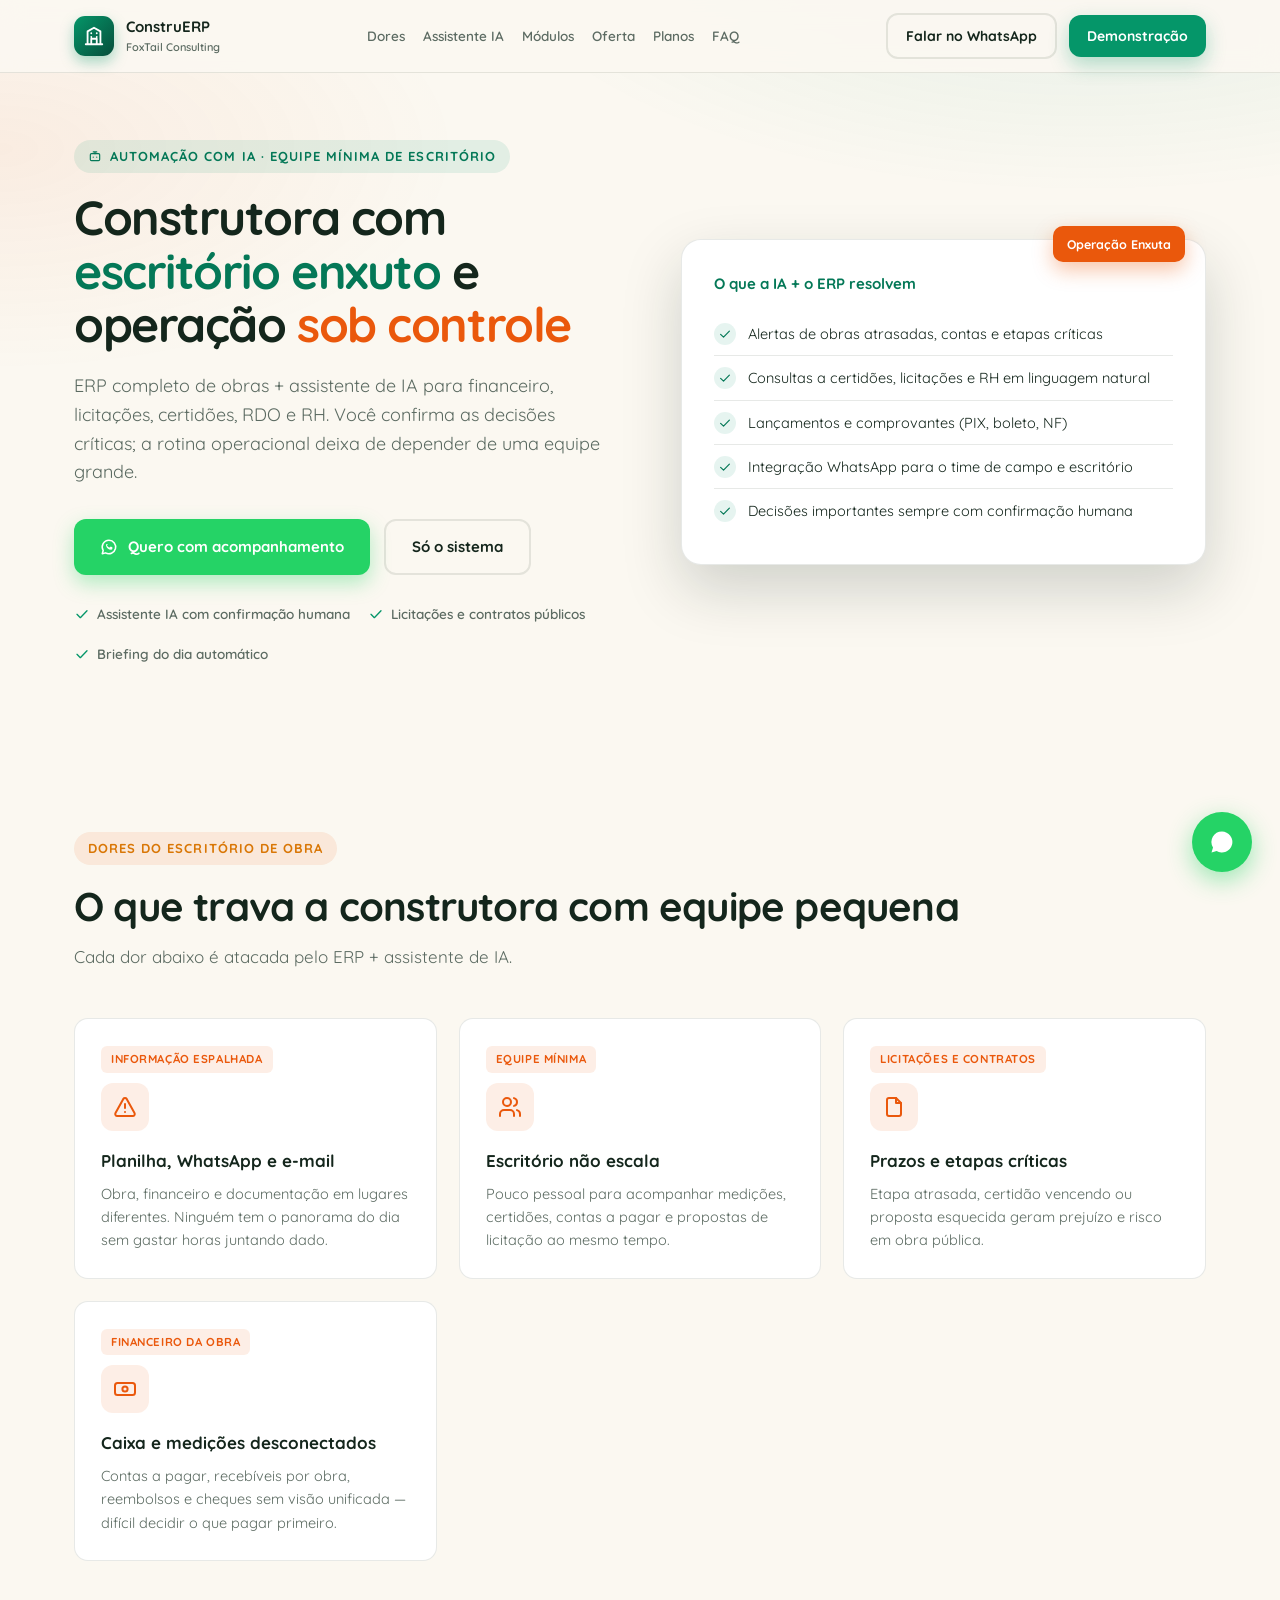
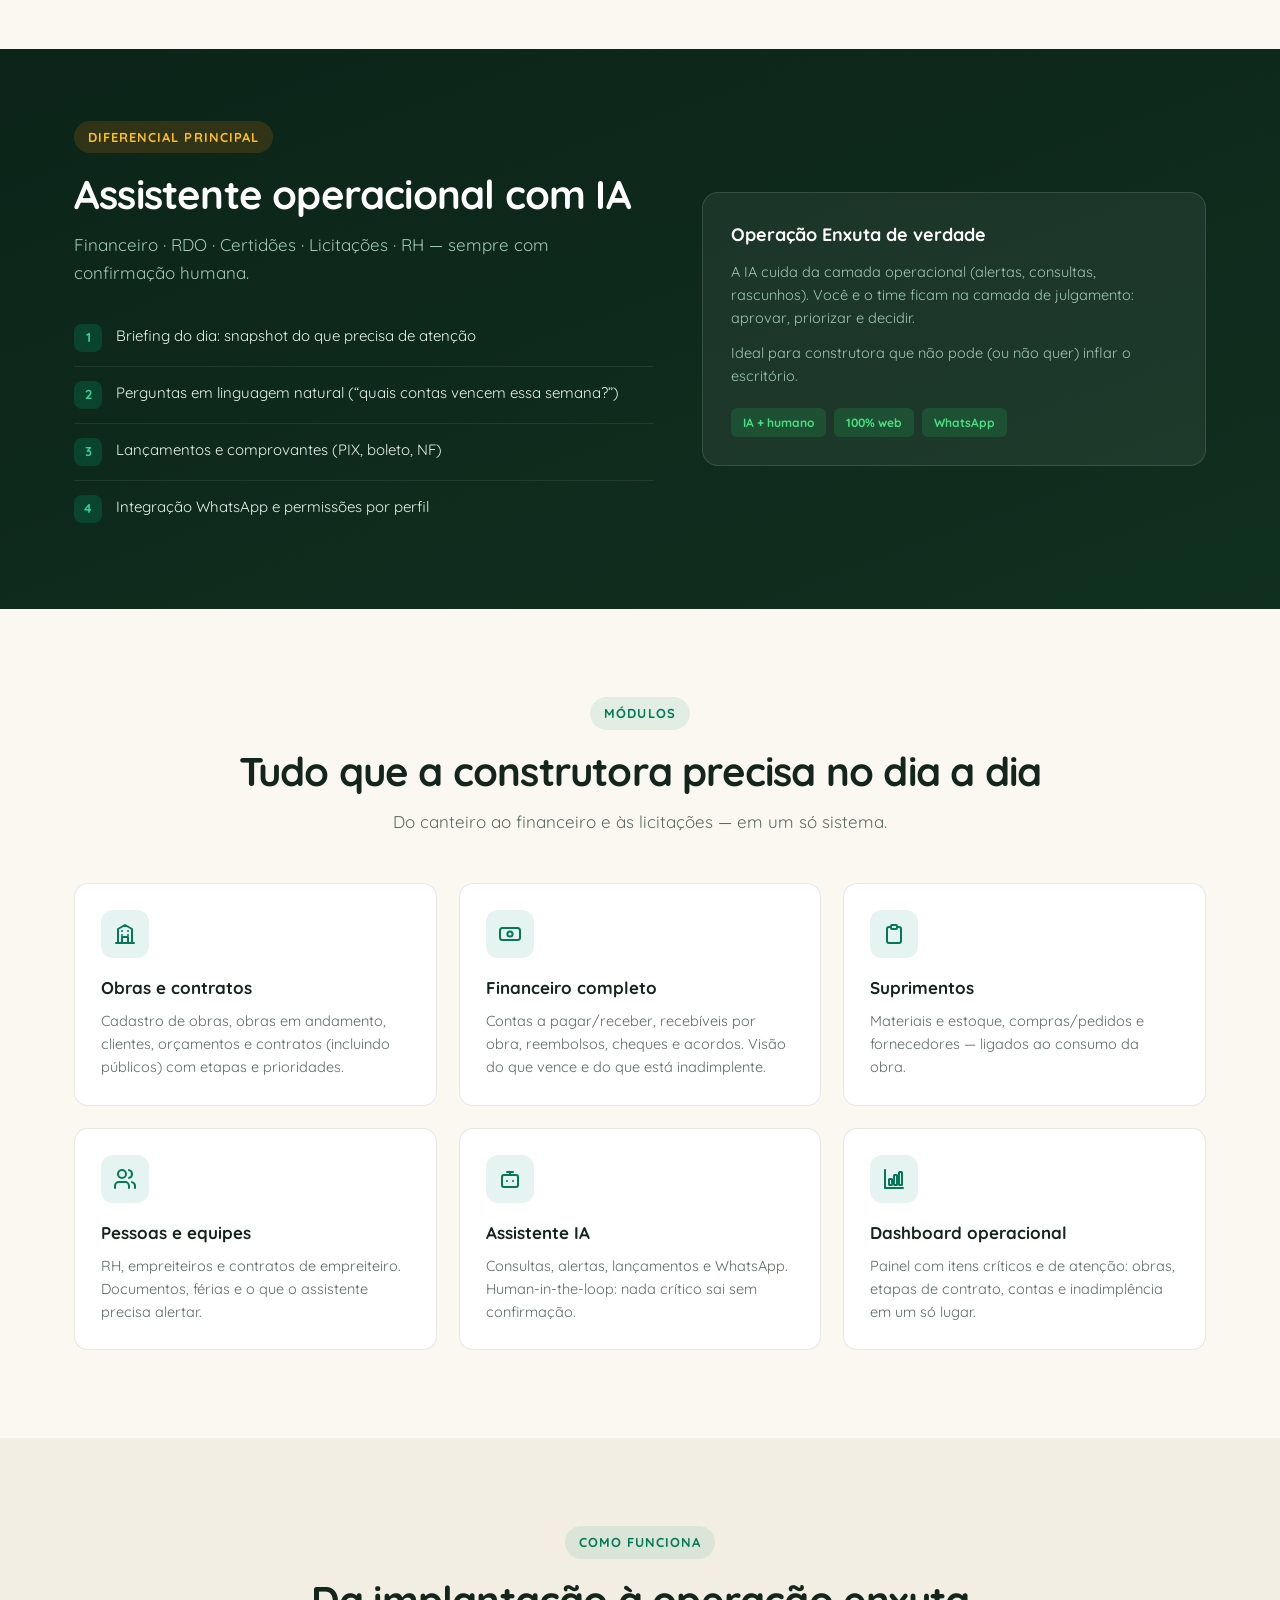
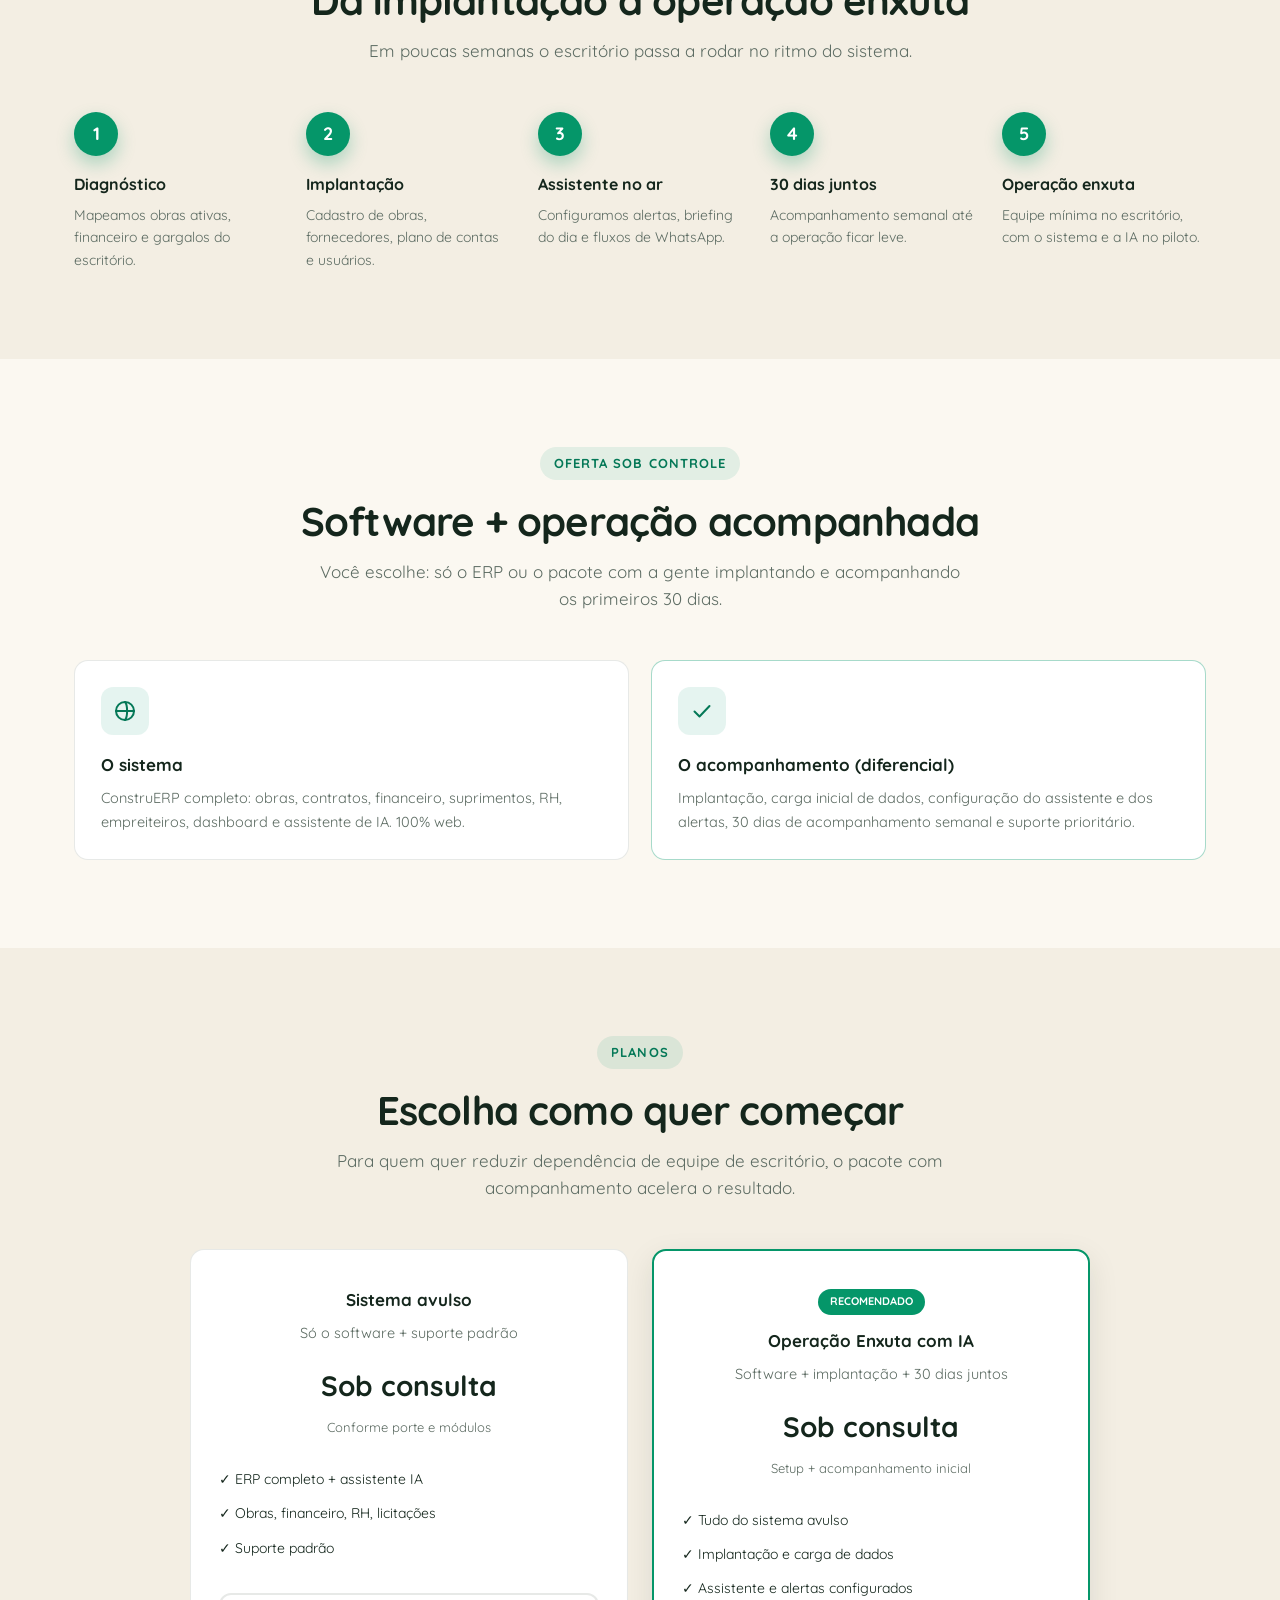
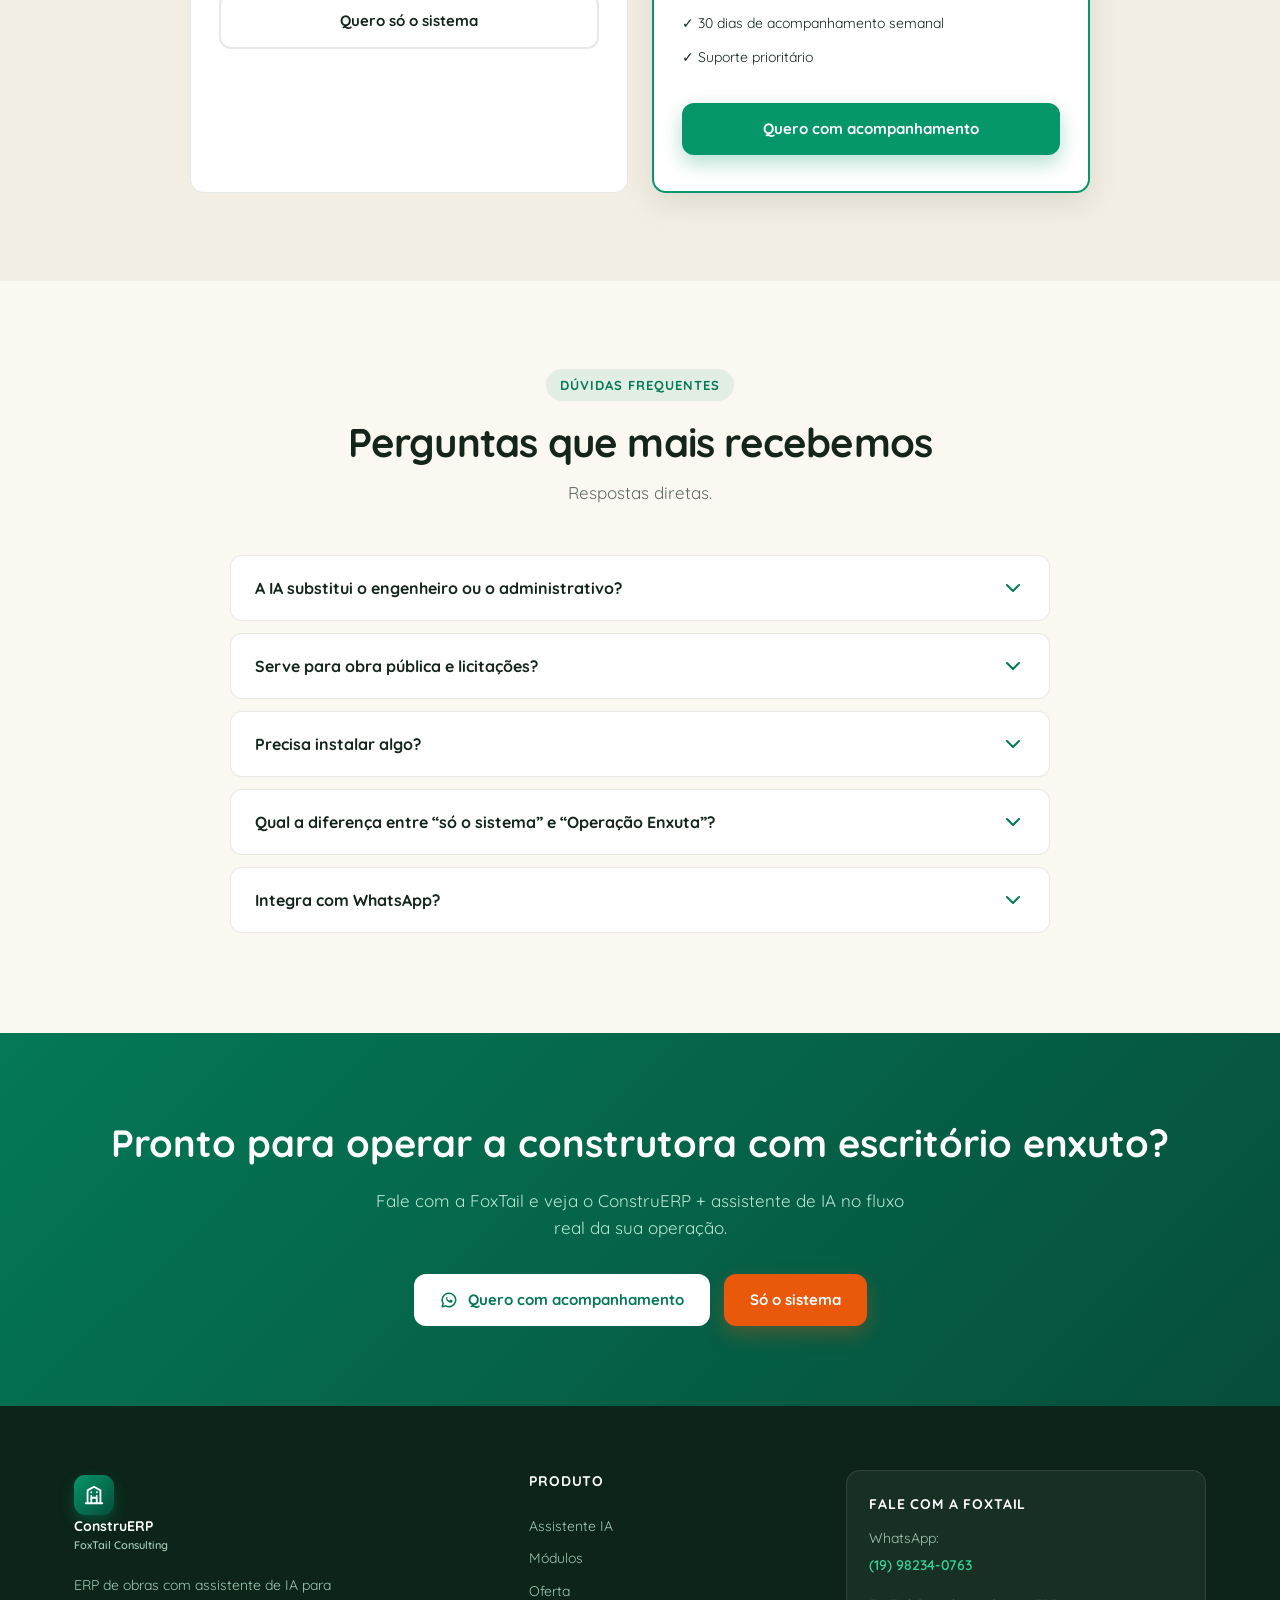
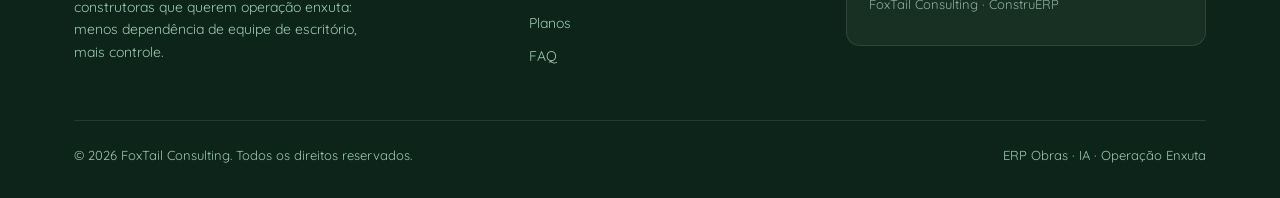
==== Constru/index.html @ edd84908 "constru" ====
<!DOCTYPE html>
<html lang="pt-BR">
<head>
<meta charset="UTF-8">
<meta name="viewport" content="width=device-width, initial-scale=1.0">
<title>ERP Construtora com IA | Automação para Equipe Mínima de Escritório | FoxTail</title>
<meta name="description" content="ConstruERP: gestão de obras, licitações, financeiro e RH com assistente de IA. Automação total para construtora operar com equipe mínima de escritório. FoxTail Consulting.">
<meta name="keywords" content="ERP construtora, software gestão obras, licitações públicas, assistente IA construção, RDO digital, certidões, gestão empreiteiros">
<meta name="author" content="FoxTail Consulting">
<meta name="robots" content="index, follow">
<meta property="og:title" content="ERP Construtora com IA | Equipe mínima de escritório | FoxTail">
<meta property="og:description" content="Obras, contratos, financeiro, licitações e RH em um só sistema — com assistente de IA e confirmação humana. Feito para operação enxuta.">
<meta property="og:type" content="website">
<meta property="og:locale" content="pt_BR">
<meta name="twitter:card" content="summary_large_image">
<link rel="icon" href="data:image/svg+xml,<svg xmlns='http://www.w3.org/2000/svg' viewBox='0 0 100 100'><rect width='100' height='100' rx='22' fill='%23059669'/><path d='M20 70V35l30-12 30 12v35H20zm20-8h20v12H40V62z' fill='white'/></svg>" type="image/svg+xml">
<link rel="preconnect" href="https://fonts.googleapis.com">
<link rel="preconnect" href="https://fonts.gstatic.com" crossorigin>
<link href="https://fonts.googleapis.com/css2?family=Quicksand:wght@400;500;600;700&display=swap" rel="stylesheet">
<style>
:root{
  --bg:#fbf8f1; --bg-soft:#f3eee3; --card:#ffffff;
  --text:#14261c; --muted:#5c6b62;
  --emerald:#059669; --emerald-dark:#047857; --emerald-deep:#064e3b;
  --emerald-soft:rgba(5,150,105,.10);
  --amber:#d97706; --orange:#ea580c; --orange-soft:rgba(234,88,12,.10);
  --border:rgba(20,38,28,.10); --dark:#0c2419; --dark-soft:#10301f;
  --radius:14px; --shadow:0 10px 30px rgba(12,36,25,.10);
  --shadow-lg:0 24px 60px rgba(12,36,25,.18);
}
*{margin:0;padding:0;box-sizing:border-box}
html{scroll-behavior:smooth}
body{font-family:'Quicksand',system-ui,-apple-system,sans-serif;background:var(--bg);color:var(--text);line-height:1.6;-webkit-font-smoothing:antialiased}
a{color:inherit;text-decoration:none}
button{font-family:inherit;cursor:pointer;border:none;background:none}
.container{max-width:1180px;margin:0 auto;padding:0 24px}
section{padding:88px 0}
.eyebrow{display:inline-flex;align-items:center;gap:8px;font-size:13px;font-weight:700;letter-spacing:.08em;text-transform:uppercase;color:var(--emerald-dark);background:var(--emerald-soft);padding:6px 14px;border-radius:999px;margin-bottom:18px}
.eyebrow.amber{color:var(--amber);background:var(--orange-soft)}
h2.section-title{font-size:clamp(28px,4vw,40px);font-weight:700;line-height:1.15;letter-spacing:-.02em;margin-bottom:14px}
p.section-sub{font-size:17px;color:var(--muted);max-width:640px;margin-bottom:48px}
.center{text-align:center}
.center p.section-sub{margin-left:auto;margin-right:auto}
.svg-sprite{position:absolute;width:0;height:0;overflow:hidden}
.icon{width:24px;height:24px;stroke:currentColor;fill:none;stroke-width:2;stroke-linecap:round;stroke-linejoin:round;flex-shrink:0}
.btn{display:inline-flex;align-items:center;justify-content:center;gap:10px;padding:14px 26px;border-radius:12px;font-weight:700;font-size:15px;transition:transform .2s ease,box-shadow .2s ease,background .2s ease;white-space:nowrap}
.btn:hover{transform:translateY(-2px)}
.btn-primary{background:var(--emerald);color:#fff;box-shadow:0 8px 20px rgba(5,150,105,.30)}
.btn-primary:hover{background:var(--emerald-dark)}
.btn-orange{background:var(--orange);color:#fff;box-shadow:0 8px 20px rgba(234,88,12,.30)}
.btn-outline{background:transparent;color:var(--text);border:2px solid var(--border)}
.btn-outline:hover{border-color:var(--emerald);color:var(--emerald-dark)}
.btn-light{background:#fff;color:var(--emerald-dark)}
.btn-whatsapp{background:#25D366;color:#fff;box-shadow:0 8px 20px rgba(37,211,102,.35)}
.btn-whatsapp:hover{background:#1da851}
.btn .icon{width:18px;height:18px}
header{position:fixed;top:0;left:0;right:0;z-index:100;background:rgba(251,248,241,.92);backdrop-filter:blur(12px);border-bottom:1px solid var(--border)}
.nav{display:flex;align-items:center;justify-content:space-between;height:72px}
.logo{display:flex;align-items:center;gap:12px;font-weight:700;font-size:15px}
.logo-mark{width:40px;height:40px;border-radius:11px;background:linear-gradient(135deg,var(--emerald),var(--emerald-deep));display:flex;align-items:center;justify-content:center;color:#fff;box-shadow:0 6px 14px rgba(5,150,105,.35)}
.logo-mark .icon{width:22px;height:22px}
.logo small{display:block;font-size:11px;font-weight:600;color:var(--muted)}
.nav-links{display:flex;align-items:center;gap:18px;font-size:13.5px;font-weight:600;color:var(--muted)}
.nav-links a:hover{color:var(--emerald-dark)}
.nav-cta{display:flex;align-items:center;gap:12px}
.nav-cta .btn{padding:10px 18px;font-size:14px}
.menu-toggle{display:none;color:var(--text)}
.hero{padding:140px 0 80px;position:relative;overflow:hidden;background:
  radial-gradient(ellipse 80% 60% at 85% -10%, rgba(5,150,105,.10), transparent 60%),
  radial-gradient(ellipse 60% 50% at 0% 20%, rgba(234,88,12,.07), transparent 60%),
  var(--bg)}
.hero-grid{display:grid;grid-template-columns:1.05fr 1fr;gap:56px;align-items:center}
.hero h1{font-size:clamp(30px,4.5vw,48px);font-weight:700;line-height:1.12;letter-spacing:-.03em;margin-bottom:20px}
.hero h1 .hl{color:var(--emerald-dark)}
.hero h1 .hl-amber{color:var(--orange)}
.hero p.lead{font-size:18px;color:var(--muted);margin-bottom:32px;max-width:540px}
.hero-ctas{display:flex;gap:14px;flex-wrap:wrap;margin-bottom:28px}
.hero-trust{display:flex;flex-wrap:wrap;gap:18px;font-size:13.5px;font-weight:600;color:var(--muted)}
.hero-trust span{display:inline-flex;align-items:center;gap:7px}
.hero-trust .icon{width:16px;height:16px;color:var(--emerald)}
.hero-visual{background:var(--card);border-radius:20px;border:1px solid var(--border);box-shadow:var(--shadow-lg);padding:32px;position:relative}
.hero-visual h3{font-size:15px;font-weight:700;margin-bottom:16px;color:var(--emerald-dark)}
.hero-visual ul{list-style:none}
.hero-visual li{display:flex;align-items:flex-start;gap:12px;padding:10px 0;border-bottom:1px solid var(--border);font-size:14.5px}
.hero-visual li:last-child{border-bottom:none}
.hero-visual .check{width:22px;height:22px;border-radius:50%;background:var(--emerald-soft);color:var(--emerald-dark);display:flex;align-items:center;justify-content:center;flex-shrink:0;margin-top:1px}
.hero-visual .check .icon{width:14px;height:14px}
.hero-badge{position:absolute;top:-14px;right:20px;background:var(--orange);color:#fff;padding:8px 14px;border-radius:10px;font-size:12.5px;font-weight:700;box-shadow:0 8px 20px rgba(234,88,12,.35)}
.grid{display:grid;grid-template-columns:repeat(auto-fit,minmax(280px,1fr));gap:22px}
.card{background:var(--card);border:1px solid var(--border);border-radius:var(--radius);padding:26px;transition:transform .25s ease,box-shadow .25s ease,border-color .25s ease}
.card:hover{transform:translateY(-4px);box-shadow:var(--shadow);border-color:rgba(5,150,105,.30)}
.card-icon{width:48px;height:48px;border-radius:12px;background:var(--emerald-soft);color:var(--emerald-dark);display:flex;align-items:center;justify-content:center;margin-bottom:16px}
.card-icon.amber{background:var(--orange-soft);color:var(--orange)}
.card h3{font-size:17px;font-weight:700;margin-bottom:8px}
.card p{font-size:14.5px;color:var(--muted)}
.card .dor-tag{display:inline-block;font-size:11.5px;font-weight:700;letter-spacing:.05em;text-transform:uppercase;color:var(--orange);background:var(--orange-soft);padding:4px 10px;border-radius:6px;margin-bottom:10px}
.highlight-band{background:linear-gradient(160deg,var(--dark) 0%,var(--dark-soft) 100%);color:#e8f5ee;padding:72px 0}
.highlight-band .section-title{color:#fff}
.highlight-band .section-sub{color:#9fc9b4}
.highlight-band .eyebrow{background:rgba(217,119,6,.18);color:#fbbf24}
.highlight-grid{display:grid;grid-template-columns:1.15fr 1fr;gap:48px;align-items:center}
.highlight-list{list-style:none;margin-top:24px}
.highlight-list li{display:flex;gap:14px;padding:14px 0;border-bottom:1px solid rgba(255,255,255,.08);font-size:15px}
.highlight-list li:last-child{border-bottom:none}
.highlight-list .num{width:28px;height:28px;border-radius:8px;background:rgba(5,150,105,.25);color:#34d399;display:flex;align-items:center;justify-content:center;font-weight:700;font-size:13px;flex-shrink:0}
.highlight-box{background:rgba(255,255,255,.06);border:1px solid rgba(255,255,255,.12);border-radius:16px;padding:28px}
.highlight-box h4{color:#fff;font-size:18px;margin-bottom:10px}
.highlight-box p{color:#9fc9b4;font-size:14.5px;margin-bottom:12px}
.highlight-box .tag{display:inline-block;background:rgba(37,211,102,.15);color:#4ade80;font-size:12px;font-weight:700;padding:5px 12px;border-radius:6px;margin:4px 4px 0 0}
.steps{display:grid;grid-template-columns:repeat(auto-fit,minmax(180px,1fr));gap:28px}
.step-num{width:44px;height:44px;border-radius:50%;background:var(--emerald);color:#fff;display:flex;align-items:center;justify-content:center;font-weight:700;font-size:18px;margin-bottom:16px;box-shadow:0 8px 18px rgba(5,150,105,.3)}
.step h4{font-size:16px;font-weight:700;margin-bottom:6px}
.step p{font-size:14px;color:var(--muted)}
.diff-band{background:var(--bg-soft)}
.diff-grid{display:grid;grid-template-columns:repeat(auto-fit,minmax(240px,1fr));gap:22px}
.diff-card{background:var(--card);border:1px solid var(--border);border-radius:var(--radius);padding:26px}
.diff-card h3{font-size:16px;font-weight:700;margin-bottom:8px}
.diff-card p{font-size:14px;color:var(--muted)}
.faq{max-width:820px;margin:0 auto}
.faq-item{background:var(--card);border:1px solid var(--border);border-radius:12px;margin-bottom:12px;overflow:hidden}
.faq-q{width:100%;display:flex;align-items:center;justify-content:space-between;gap:16px;padding:20px 24px;font-size:16px;font-weight:700;text-align:left;color:var(--text)}
.faq-q .chev{transition:transform .3s ease;color:var(--emerald-dark);flex-shrink:0}
.faq-item.open .chev{transform:rotate(180deg)}
.faq-a{max-height:0;overflow:hidden;transition:max-height .35s ease}
.faq-a-inner{padding:0 24px 22px;font-size:14.5px;color:var(--muted);border-top:1px solid var(--border);padding-top:16px;margin:0 24px}
.faq-item.open .faq-a{max-height:500px}
.final-cta{background:linear-gradient(135deg,var(--emerald-dark),var(--emerald-deep));color:#fff;text-align:center;padding:80px 0}
.final-cta h2{font-size:clamp(26px,4vw,38px);font-weight:700;margin-bottom:14px}
.final-cta p{color:#b8e6d2;margin-bottom:32px;font-size:17px;max-width:560px;margin-left:auto;margin-right:auto}
footer{background:var(--dark);color:#9fc9b4;padding:64px 0 32px}
.footer-grid{display:grid;grid-template-columns:1.5fr 1fr 1.3fr;gap:40px;margin-bottom:48px}
.footer-col h4{color:#fff;font-size:14px;font-weight:700;text-transform:uppercase;letter-spacing:.06em;margin-bottom:18px}
.footer-col a{display:block;font-size:14px;padding:5px 0;color:#9fc9b4}
.footer-col a:hover{color:#34d399}
.footer-brand p{font-size:14px;margin-top:14px;max-width:300px}
.footer-brand .logo{color:#fff}
.footer-brand .logo small{color:#9fc9b4}
.footer-contact{background:rgba(255,255,255,.05);border:1px solid rgba(255,255,255,.10);border-radius:14px;padding:22px}
.footer-contact h4{color:#fff;margin-bottom:12px}
.footer-contact p{font-size:14px;margin-bottom:8px}
.footer-contact a{color:#34d399;font-weight:600}
.footer-bottom{border-top:1px solid rgba(255,255,255,.10);padding-top:24px;display:flex;justify-content:space-between;flex-wrap:wrap;gap:12px;font-size:13px}
.whatsapp-float{position:fixed;bottom:28px;right:28px;width:60px;height:60px;background:#25D366;border-radius:50%;display:flex;align-items:center;justify-content:center;box-shadow:0 8px 24px rgba(37,211,102,.45);z-index:999;transition:transform .2s}
.whatsapp-float:hover{transform:scale(1.08)}
.whatsapp-float svg{width:28px;height:28px;fill:#fff}
.reveal{opacity:0;transform:translateY(24px);transition:opacity .7s ease,transform .7s ease}
.reveal.visible{opacity:1;transform:translateY(0)}
@media (max-width:960px){
  .hero-grid,.highlight-grid{grid-template-columns:1fr;gap:40px}
  .footer-grid{grid-template-columns:1fr 1fr}
  .nav-links{display:none;position:absolute;top:72px;left:0;right:0;background:var(--bg);flex-direction:column;gap:0;padding:12px 24px;border-bottom:1px solid var(--border);box-shadow:var(--shadow)}
  .nav-links.open{display:flex}
  .nav-links a{padding:14px 0;border-bottom:1px solid var(--border);width:100%}
  .menu-toggle{display:block}
  .nav-cta .btn-outline{display:none}
  section{padding:64px 0}
}
@media (max-width:560px){
  .footer-grid{grid-template-columns:1fr}
  .hero-ctas .btn{width:100%}
  .whatsapp-float{bottom:20px;right:20px;width:54px;height:54px}
}
</style>
<script type="application/ld+json">
{
  "@context": "https://schema.org",
  "@type": "SoftwareApplication",
  "name": "ConstruERP — FoxTail",
  "applicationCategory": "BusinessApplication",
  "operatingSystem": "Web",
  "description": "ERP para construtoras com assistente de IA: obras, licitações, financeiro, RH, certidões e RDO. Automação para equipe mínima de escritório.",
  "author": {"@type": "Organization", "name": "FoxTail Consulting"}
}
</script>
</head>
<body>
<svg class="svg-sprite" xmlns="http://www.w3.org/2000/svg">
  <symbol id="i-check" viewBox="0 0 24 24"><path d="M4.5 12.5l5 5L19.5 7"/></symbol>
  <symbol id="i-arrow" viewBox="0 0 24 24"><path d="M4 12h15M13 6l6 6-6 6"/></symbol>
  <symbol id="i-globe" viewBox="0 0 24 24"><circle cx="12" cy="12" r="9"/><path d="M3 12h18M12 3c2.8 3 2.8 15 0 18"/></symbol>
  <symbol id="i-building" viewBox="0 0 24 24"><path d="M3 21h18M5 21V7l7-4 7 4v14M9 21v-6h6v6M9 9h.01M15 9h.01M9 13h.01M15 13h.01"/></symbol>
  <symbol id="i-bot" viewBox="0 0 24 24"><rect x="4" y="8" width="16" height="12" rx="2"/><path d="M12 8V5M9 5h6M9 14h.01M15 14h.01"/></symbol>
  <symbol id="i-cash" viewBox="0 0 24 24"><rect x="2" y="6" width="20" height="12" rx="2.5"/><circle cx="12" cy="12" r="2.6"/></symbol>
  <symbol id="i-file" viewBox="0 0 24 24"><path d="M14 3H7a2 2 0 0 0-2 2v14a2 2 0 0 0 2 2h10a2 2 0 0 0 2-2V8z"/><path d="M14 3v5h5"/></symbol>
  <symbol id="i-users" viewBox="0 0 24 24"><path d="M16 21v-2a4 4 0 0 0-4-4H6a4 4 0 0 0-4 4v2"/><circle cx="9" cy="7" r="4"/><path d="M22 21v-2a4 4 0 0 0-3-3.87M16 3.13a4 4 0 0 1 0 7.75"/></symbol>
  <symbol id="i-alert" viewBox="0 0 24 24"><path d="M12 9v4M12 17h.01"/><path d="M10.3 3.9L2.5 18a2 2 0 0 0 1.7 3h15.6a2 2 0 0 0 1.7-3L13.7 3.9a2 2 0 0 0-3.4 0z"/></symbol>
  <symbol id="i-chart" viewBox="0 0 24 24"><path d="M3 3v18h18"/><rect x="7" y="12" width="3" height="6" rx=".5"/><rect x="12" y="8" width="3" height="10" rx=".5"/><rect x="17" y="5" width="3" height="13" rx=".5"/></symbol>
  <symbol id="i-lock" viewBox="0 0 24 24"><rect x="5" y="11" width="14" height="9.5" rx="2"/><path d="M8 11V8a4 4 0 0 1 8 0v3"/></symbol>
  <symbol id="i-globe2" viewBox="0 0 24 24"><circle cx="12" cy="12" r="9"/><path d="M3 12h18M12 3c2.8 3 2.8 15 0 18"/></symbol>
  <symbol id="i-chev" viewBox="0 0 24 24"><path d="M6 9l6 6 6-6"/></symbol>
  <symbol id="i-menu" viewBox="0 0 24 24"><path d="M4 7h16M4 12h16M4 17h16"/></symbol>
  <symbol id="i-x" viewBox="0 0 24 24"><path d="M6 6l12 12M18 6L6 18"/></symbol>
  <symbol id="i-whats" viewBox="0 0 24 24"><path d="M12 3a9 9 0 0 0-7.7 13.7L3 21l4.4-1.2A9 9 0 1 0 12 3z"/><path d="M9 8.5c.3 2 2 3.8 4 4.2l1.3-1.3 2.2 1v1.6c0 .8-.7 1.5-1.5 1.5A7.5 7.5 0 0 1 8 9.5c0-.8.7-1.5 1.5-1.5h1l-1.5 2z" fill="currentColor" stroke="none"/></symbol>
  <symbol id="i-clipboard" viewBox="0 0 24 24"><path d="M9 5H7a2 2 0 0 0-2 2v12a2 2 0 0 0 2 2h10a2 2 0 0 0 2-2V7a2 2 0 0 0-2-2h-2"/><rect x="9" y="3" width="6" height="4" rx="1"/></symbol>
</svg>

<header>
  <div class="container nav">
    <a href="#topo" class="logo">
      <span class="logo-mark"><svg class="icon"><use href="#i-building"/></svg></span>
      <span>ConstruERP<small>FoxTail Consulting</small></span>
    </a>
    <nav class="nav-links" id="navLinks">
      <a href="#dores">Dores</a>
      <a href="#assistente">Assistente IA</a>
      <a href="#modulos">Módulos</a>
      <a href="#oferta">Oferta</a>
      <a href="#planos">Planos</a>
      <a href="#faq">FAQ</a>
    </nav>
    <div class="nav-cta">
      <a href="https://wa.me/5519982340763?text=Olá! Quero saber mais sobre o ConstruERP" class="btn btn-outline" target="_blank" rel="noopener">Falar no WhatsApp</a>
      <a href="https://wa.me/5519982340763?text=Olá! Quero a oferta Operação Enxuta com IA (ConstruERP + acompanhamento)" class="btn btn-primary" target="_blank" rel="noopener">Demonstração</a>
      <button class="menu-toggle" id="menuToggle" aria-label="Menu"><svg class="icon"><use href="#i-menu"/></svg></button>
    </div>
  </div>
</header>

<!-- HERO -->
<section class="hero" id="topo">
  <div class="container hero-grid">
    <div class="reveal">
      <span class="eyebrow"><svg class="icon" style="width:14px;height:14px"><use href="#i-bot"/></svg> Automação com IA · Equipe mínima de escritório</span>
      <h1>Construtora com <span class="hl">escritório enxuto</span> e operação <span class="hl-amber">sob controle</span></h1>
      <p class="lead">ERP completo de obras + assistente de IA para financeiro, licitações, certidões, RDO e RH. Você confirma as decisões críticas; a rotina operacional deixa de depender de uma equipe grande.</p>
      <div class="hero-ctas">
        <a href="https://wa.me/5519982340763?text=Olá! Quero a oferta Operação Enxuta com IA (ConstruERP + implantação + 30 dias de acompanhamento)" class="btn btn-whatsapp" target="_blank" rel="noopener">
          <svg class="icon"><use href="#i-whats"/></svg> Quero com acompanhamento
        </a>
        <a href="https://wa.me/5519982340763?text=Olá! Quero só o sistema ConstruERP por enquanto" class="btn btn-outline" target="_blank" rel="noopener">Só o sistema</a>
      </div>
      <div class="hero-trust">
        <span><svg class="icon"><use href="#i-check"/></svg> Assistente IA com confirmação humana</span>
        <span><svg class="icon"><use href="#i-check"/></svg> Licitações e contratos públicos</span>
        <span><svg class="icon"><use href="#i-check"/></svg> Briefing do dia automático</span>
      </div>
    </div>
    <div class="hero-visual reveal">
      <div class="hero-badge">Operação Enxuta</div>
      <h3>O que a IA + o ERP resolvem</h3>
      <ul>
        <li><span class="check"><svg class="icon"><use href="#i-check"/></svg></span> Alertas de obras atrasadas, contas e etapas críticas</li>
        <li><span class="check"><svg class="icon"><use href="#i-check"/></svg></span> Consultas a certidões, licitações e RH em linguagem natural</li>
        <li><span class="check"><svg class="icon"><use href="#i-check"/></svg></span> Lançamentos e comprovantes (PIX, boleto, NF)</li>
        <li><span class="check"><svg class="icon"><use href="#i-check"/></svg></span> Integração WhatsApp para o time de campo e escritório</li>
        <li><span class="check"><svg class="icon"><use href="#i-check"/></svg></span> Decisões importantes sempre com confirmação humana</li>
      </ul>
    </div>
  </div>
</section>

<!-- DORES -->
<section id="dores">
  <div class="container">
    <div class="reveal">
      <span class="eyebrow amber">Dores do escritório de obra</span>
      <h2 class="section-title">O que trava a construtora com equipe pequena</h2>
      <p class="section-sub">Cada dor abaixo é atacada pelo ERP + assistente de IA.</p>
    </div>
    <div class="grid">
      <div class="card reveal">
        <span class="dor-tag">Informação espalhada</span>
        <div class="card-icon amber"><svg class="icon"><use href="#i-alert"/></svg></div>
        <h3>Planilha, WhatsApp e e-mail</h3>
        <p>Obra, financeiro e documentação em lugares diferentes. Ninguém tem o panorama do dia sem gastar horas juntando dado.</p>
      </div>
      <div class="card reveal">
        <span class="dor-tag">Equipe mínima</span>
        <div class="card-icon amber"><svg class="icon"><use href="#i-users"/></svg></div>
        <h3>Escritório não escala</h3>
        <p>Pouco pessoal para acompanhar medições, certidões, contas a pagar e propostas de licitação ao mesmo tempo.</p>
      </div>
      <div class="card reveal">
        <span class="dor-tag">Licitações e contratos</span>
        <div class="card-icon amber"><svg class="icon"><use href="#i-file"/></svg></div>
        <h3>Prazos e etapas críticas</h3>
        <p>Etapa atrasada, certidão vencendo ou proposta esquecida geram prejuízo e risco em obra pública.</p>
      </div>
      <div class="card reveal">
        <span class="dor-tag">Financeiro da obra</span>
        <div class="card-icon amber"><svg class="icon"><use href="#i-cash"/></svg></div>
        <h3>Caixa e medições desconectados</h3>
        <p>Contas a pagar, recebíveis por obra, reembolsos e cheques sem visão unificada — difícil decidir o que pagar primeiro.</p>
      </div>
    </div>
  </div>
</section>

<!-- ASSISTENTE IA -->
<section class="highlight-band" id="assistente">
  <div class="container">
    <div class="highlight-grid">
      <div class="reveal">
        <span class="eyebrow">Diferencial principal</span>
        <h2 class="section-title">Assistente operacional com IA</h2>
        <p class="section-sub" style="color:#9fc9b4;margin-bottom:0">Financeiro · RDO · Certidões · Licitações · RH — sempre com confirmação humana.</p>
        <ul class="highlight-list">
          <li><span class="num">1</span> Briefing do dia: snapshot do que precisa de atenção</li>
          <li><span class="num">2</span> Perguntas em linguagem natural (“quais contas vencem essa semana?”)</li>
          <li><span class="num">3</span> Lançamentos e comprovantes (PIX, boleto, NF)</li>
          <li><span class="num">4</span> Integração WhatsApp e permissões por perfil</li>
        </ul>
      </div>
      <div class="highlight-box reveal">
        <h4>Operação Enxuta de verdade</h4>
        <p>A IA cuida da camada operacional (alertas, consultas, rascunhos). Você e o time ficam na camada de julgamento: aprovar, priorizar e decidir.</p>
        <p style="margin-bottom:0">Ideal para construtora que não pode (ou não quer) inflar o escritório.</p>
        <div style="margin-top:16px">
          <span class="tag">IA + humano</span>
          <span class="tag">100% web</span>
          <span class="tag">WhatsApp</span>
        </div>
      </div>
    </div>
  </div>
</section>

<!-- MÓDULOS -->
<section id="modulos">
  <div class="container">
    <div class="reveal center">
      <span class="eyebrow">Módulos</span>
      <h2 class="section-title">Tudo que a construtora precisa no dia a dia</h2>
      <p class="section-sub">Do canteiro ao financeiro e às licitações — em um só sistema.</p>
    </div>
    <div class="grid">
      <div class="card reveal">
        <div class="card-icon"><svg class="icon"><use href="#i-building"/></svg></div>
        <h3>Obras e contratos</h3>
        <p>Cadastro de obras, obras em andamento, clientes, orçamentos e contratos (incluindo públicos) com etapas e prioridades.</p>
      </div>
      <div class="card reveal">
        <div class="card-icon"><svg class="icon"><use href="#i-cash"/></svg></div>
        <h3>Financeiro completo</h3>
        <p>Contas a pagar/receber, recebíveis por obra, reembolsos, cheques e acordos. Visão do que vence e do que está inadimplente.</p>
      </div>
      <div class="card reveal">
        <div class="card-icon"><svg class="icon"><use href="#i-clipboard"/></svg></div>
        <h3>Suprimentos</h3>
        <p>Materiais e estoque, compras/pedidos e fornecedores — ligados ao consumo da obra.</p>
      </div>
      <div class="card reveal">
        <div class="card-icon"><svg class="icon"><use href="#i-users"/></svg></div>
        <h3>Pessoas e equipes</h3>
        <p>RH, empreiteiros e contratos de empreiteiro. Documentos, férias e o que o assistente precisa alertar.</p>
      </div>
      <div class="card reveal">
        <div class="card-icon"><svg class="icon"><use href="#i-bot"/></svg></div>
        <h3>Assistente IA</h3>
        <p>Consultas, alertas, lançamentos e WhatsApp. Human-in-the-loop: nada crítico sai sem confirmação.</p>
      </div>
      <div class="card reveal">
        <div class="card-icon"><svg class="icon"><use href="#i-chart"/></svg></div>
        <h3>Dashboard operacional</h3>
        <p>Painel com itens críticos e de atenção: obras, etapas de contrato, contas e inadimplência em um só lugar.</p>
      </div>
    </div>
  </div>
</section>

<!-- COMO FUNCIONA -->
<section id="como-funciona" style="background:var(--bg-soft)">
  <div class="container">
    <div class="reveal center">
      <span class="eyebrow">Como funciona</span>
      <h2 class="section-title">Da implantação à operação enxuta</h2>
      <p class="section-sub">Em poucas semanas o escritório passa a rodar no ritmo do sistema.</p>
    </div>
    <div class="steps">
      <div class="step reveal">
        <div class="step-num">1</div>
        <h4>Diagnóstico</h4>
        <p>Mapeamos obras ativas, financeiro e gargalos do escritório.</p>
      </div>
      <div class="step reveal">
        <div class="step-num">2</div>
        <h4>Implantação</h4>
        <p>Cadastro de obras, fornecedores, plano de contas e usuários.</p>
      </div>
      <div class="step reveal">
        <div class="step-num">3</div>
        <h4>Assistente no ar</h4>
        <p>Configuramos alertas, briefing do dia e fluxos de WhatsApp.</p>
      </div>
      <div class="step reveal">
        <div class="step-num">4</div>
        <h4>30 dias juntos</h4>
        <p>Acompanhamento semanal até a operação ficar leve.</p>
      </div>
      <div class="step reveal">
        <div class="step-num">5</div>
        <h4>Operação enxuta</h4>
        <p>Equipe mínima no escritório, com o sistema e a IA no piloto.</p>
      </div>
    </div>
  </div>
</section>

<!-- OFERTA -->
<section id="oferta">
  <div class="container">
    <div class="reveal center">
      <span class="eyebrow">Oferta sob Controle</span>
      <h2 class="section-title">Software + operação acompanhada</h2>
      <p class="section-sub">Você escolhe: só o ERP ou o pacote com a gente implantando e acompanhando os primeiros 30 dias.</p>
    </div>
    <div class="grid">
      <div class="card reveal">
        <div class="card-icon"><svg class="icon"><use href="#i-globe2"/></svg></div>
        <h3>O sistema</h3>
        <p>ConstruERP completo: obras, contratos, financeiro, suprimentos, RH, empreiteiros, dashboard e assistente de IA. 100% web.</p>
      </div>
      <div class="card reveal" style="border-color:rgba(5,150,105,.35)">
        <div class="card-icon"><svg class="icon"><use href="#i-check"/></svg></div>
        <h3>O acompanhamento (diferencial)</h3>
        <p>Implantação, carga inicial de dados, configuração do assistente e dos alertas, 30 dias de acompanhamento semanal e suporte prioritário.</p>
      </div>
    </div>
  </div>
</section>

<!-- PLANOS -->
<section id="planos" class="diff-band">
  <div class="container">
    <div class="reveal center">
      <span class="eyebrow">Planos</span>
      <h2 class="section-title">Escolha como quer começar</h2>
      <p class="section-sub">Para quem quer reduzir dependência de equipe de escritório, o pacote com acompanhamento acelera o resultado.</p>
    </div>
    <div class="grid" style="grid-template-columns:repeat(auto-fit,minmax(300px,1fr));gap:24px;max-width:900px;margin:0 auto">
      <div class="card reveal" style="text-align:center;padding:36px 28px">
        <h3 style="margin-bottom:8px">Sistema avulso</h3>
        <p style="color:var(--muted);margin-bottom:20px">Só o software + suporte padrão</p>
        <div style="font-size:28px;font-weight:700;margin-bottom:8px">Sob consulta</div>
        <p style="font-size:13px;color:var(--muted);margin-bottom:24px">Conforme porte e módulos</p>
        <ul style="list-style:none;text-align:left;margin-bottom:28px;font-size:14px">
          <li style="padding:6px 0">✓ ERP completo + assistente IA</li>
          <li style="padding:6px 0">✓ Obras, financeiro, RH, licitações</li>
          <li style="padding:6px 0">✓ Suporte padrão</li>
        </ul>
        <a href="https://wa.me/5519982340763?text=Olá! Quero só o sistema ConstruERP (sem pacote de acompanhamento)" class="btn btn-outline" target="_blank" rel="noopener" style="width:100%">Quero só o sistema</a>
      </div>
      <div class="card reveal" style="text-align:center;padding:36px 28px;border:2px solid var(--emerald);box-shadow:var(--shadow)">
        <div style="display:inline-block;background:var(--emerald);color:#fff;font-size:11px;font-weight:700;padding:4px 12px;border-radius:999px;margin-bottom:12px">RECOMENDADO</div>
        <h3 style="margin-bottom:8px">Operação Enxuta com IA</h3>
        <p style="color:var(--muted);margin-bottom:20px">Software + implantação + 30 dias juntos</p>
        <div style="font-size:28px;font-weight:700;margin-bottom:8px">Sob consulta</div>
        <p style="font-size:13px;color:var(--muted);margin-bottom:24px">Setup + acompanhamento inicial</p>
        <ul style="list-style:none;text-align:left;margin-bottom:28px;font-size:14px">
          <li style="padding:6px 0">✓ Tudo do sistema avulso</li>
          <li style="padding:6px 0">✓ Implantação e carga de dados</li>
          <li style="padding:6px 0">✓ Assistente e alertas configurados</li>
          <li style="padding:6px 0">✓ 30 dias de acompanhamento semanal</li>
          <li style="padding:6px 0">✓ Suporte prioritário</li>
        </ul>
        <a href="https://wa.me/5519982340763?text=Olá! Quero a oferta Operação Enxuta com IA (ConstruERP + implantação + 30 dias)" class="btn btn-primary" target="_blank" rel="noopener" style="width:100%">Quero com acompanhamento</a>
      </div>
    </div>
  </div>
</section>

<!-- FAQ -->
<section id="faq">
  <div class="container">
    <div class="reveal center">
      <span class="eyebrow">Dúvidas frequentes</span>
      <h2 class="section-title">Perguntas que mais recebemos</h2>
      <p class="section-sub">Respostas diretas.</p>
    </div>
    <div class="faq reveal">
      <div class="faq-item">
        <button class="faq-q">A IA substitui o engenheiro ou o administrativo?<svg class="icon chev"><use href="#i-chev"/></svg></button>
        <div class="faq-a"><div class="faq-a-inner">Não. A IA assume tarefas operacionais (alertas, consultas, rascunhos de lançamento). Decisões e aprovações continuam com a equipe — sempre com confirmação humana.</div></div>
      </div>
      <div class="faq-item">
        <button class="faq-q">Serve para obra pública e licitações?<svg class="icon chev"><use href="#i-chev"/></svg></button>
        <div class="faq-a"><div class="faq-a-inner">Sim. O sistema trata contratos públicos, etapas críticas, certidões e acompanhamento de licitações/propostas, com alertas no dashboard e no assistente.</div></div>
      </div>
      <div class="faq-item">
        <button class="faq-q">Precisa instalar algo?<svg class="icon chev"><use href="#i-chev"/></svg></button>
        <div class="faq-a"><div class="faq-a-inner">Não. É 100% web. Funciona no navegador do escritório e pode ser acessado de onde a equipe estiver.</div></div>
      </div>
      <div class="faq-item">
        <button class="faq-q">Qual a diferença entre “só o sistema” e “Operação Enxuta”?<svg class="icon chev"><use href="#i-chev"/></svg></button>
        <div class="faq-a"><div class="faq-a-inner">No plano só sistema você recebe o ERP e o suporte padrão. Na Operação Enxuta fazemos a implantação, configuramos o assistente e os alertas e acompanhamos 30 dias para a operação ficar leve de verdade.</div></div>
      </div>
      <div class="faq-item">
        <button class="faq-q">Integra com WhatsApp?<svg class="icon chev"><use href="#i-chev"/></svg></button>
        <div class="faq-a"><div class="faq-a-inner">Sim. O assistente tem módulo de WhatsApp e permissões, para o escritório e o campo trabalharem no mesmo fluxo de informações.</div></div>
      </div>
    </div>
  </div>
</section>

<!-- CTA FINAL -->
<section class="final-cta" id="contato">
  <div class="container reveal">
    <h2>Pronto para operar a construtora com escritório enxuto?</h2>
    <p>Fale com a FoxTail e veja o ConstruERP + assistente de IA no fluxo real da sua operação.</p>
    <div style="display:flex;gap:14px;justify-content:center;flex-wrap:wrap">
      <a href="https://wa.me/5519982340763?text=Olá! Quero a oferta Operação Enxuta com IA (ConstruERP)" class="btn btn-light" target="_blank" rel="noopener">
        <svg class="icon"><use href="#i-whats"/></svg> Quero com acompanhamento
      </a>
      <a href="https://wa.me/5519982340763?text=Olá! Quero só o sistema ConstruERP" class="btn btn-orange" target="_blank" rel="noopener">Só o sistema</a>
    </div>
  </div>
</section>

<footer>
  <div class="container">
    <div class="footer-grid">
      <div class="footer-col footer-brand">
        <a href="#topo" class="logo">
          <span class="logo-mark"><svg class="icon"><use href="#i-building"/></svg></span>
          <span>ConstruERP<small>FoxTail Consulting</small></span>
        </a>
        <p>ERP de obras com assistente de IA para construtoras que querem operação enxuta: menos dependência de equipe de escritório, mais controle.</p>
      </div>
      <div class="footer-col">
        <h4>Produto</h4>
        <a href="#assistente">Assistente IA</a>
        <a href="#modulos">Módulos</a>
        <a href="#oferta">Oferta</a>
        <a href="#planos">Planos</a>
        <a href="#faq">FAQ</a>
      </div>
      <div class="footer-col">
        <div class="footer-contact">
          <h4>Fale com a FoxTail</h4>
          <p>WhatsApp: <a href="https://wa.me/5519982340763" target="_blank" rel="noopener">(19) 98234-0763</a></p>
          <p style="margin-top:12px;font-size:13px;opacity:.85">FoxTail Consulting · ConstruERP</p>
        </div>
      </div>
    </div>
    <div class="footer-bottom">
      <span>&copy; 2026 FoxTail Consulting. Todos os direitos reservados.</span>
      <span>ERP Obras · IA · Operação Enxuta</span>
    </div>
  </div>
</footer>

<a href="https://wa.me/5519982340763?text=Olá! Vim pelo site e quero a oferta Operação Enxuta com IA (ConstruERP)"
   class="whatsapp-float" target="_blank" rel="noopener" aria-label="WhatsApp">
  <svg viewBox="0 0 24 24"><path d="M12 3a9 9 0 0 0-7.7 13.7L3 21l4.4-1.2A9 9 0 1 0 12 3z"/><path d="M9 8.5c.3 2 2 3.8 4 4.2l1.3-1.3 2.2 1v1.6c0 .8-.7 1.5-1.5 1.5A7.5 7.5 0 0 1 8 9.5c0-.8.7-1.5 1.5-1.5h1l-1.5 2z" fill="#fff"/></svg>
</a>

<script>
(function(){
  var io = new IntersectionObserver(function(entries){
    entries.forEach(function(e){
      if(e.isIntersecting){ e.target.classList.add('visible'); io.unobserve(e.target); }
    });
  }, {threshold:0.12});
  document.querySelectorAll('.reveal').forEach(function(el){ io.observe(el); });
  document.querySelectorAll('.faq-q').forEach(function(btn){
    btn.addEventListener('click', function(){
      var item = btn.parentElement;
      var wasOpen = item.classList.contains('open');
      document.querySelectorAll('.faq-item.open').forEach(function(i){ i.classList.remove('open'); });
      if(!wasOpen) item.classList.add('open');
    });
  });
  var toggle = document.getElementById('menuToggle');
  var links = document.getElementById('navLinks');
  if(toggle && links){
    toggle.addEventListener('click', function(){
      links.classList.toggle('open');
      var open = links.classList.contains('open');
      toggle.innerHTML = '<svg class="icon"><use href="#'+(open?'i-x':'i-menu')+'"/></svg>';
    });
    links.querySelectorAll('a').forEach(function(a){
      a.addEventListener('click', function(){ links.classList.remove('open'); toggle.innerHTML = '<svg class="icon"><use href="#i-menu"/></svg>'; });
    });
  }
})();
</script>
</body>
</html>
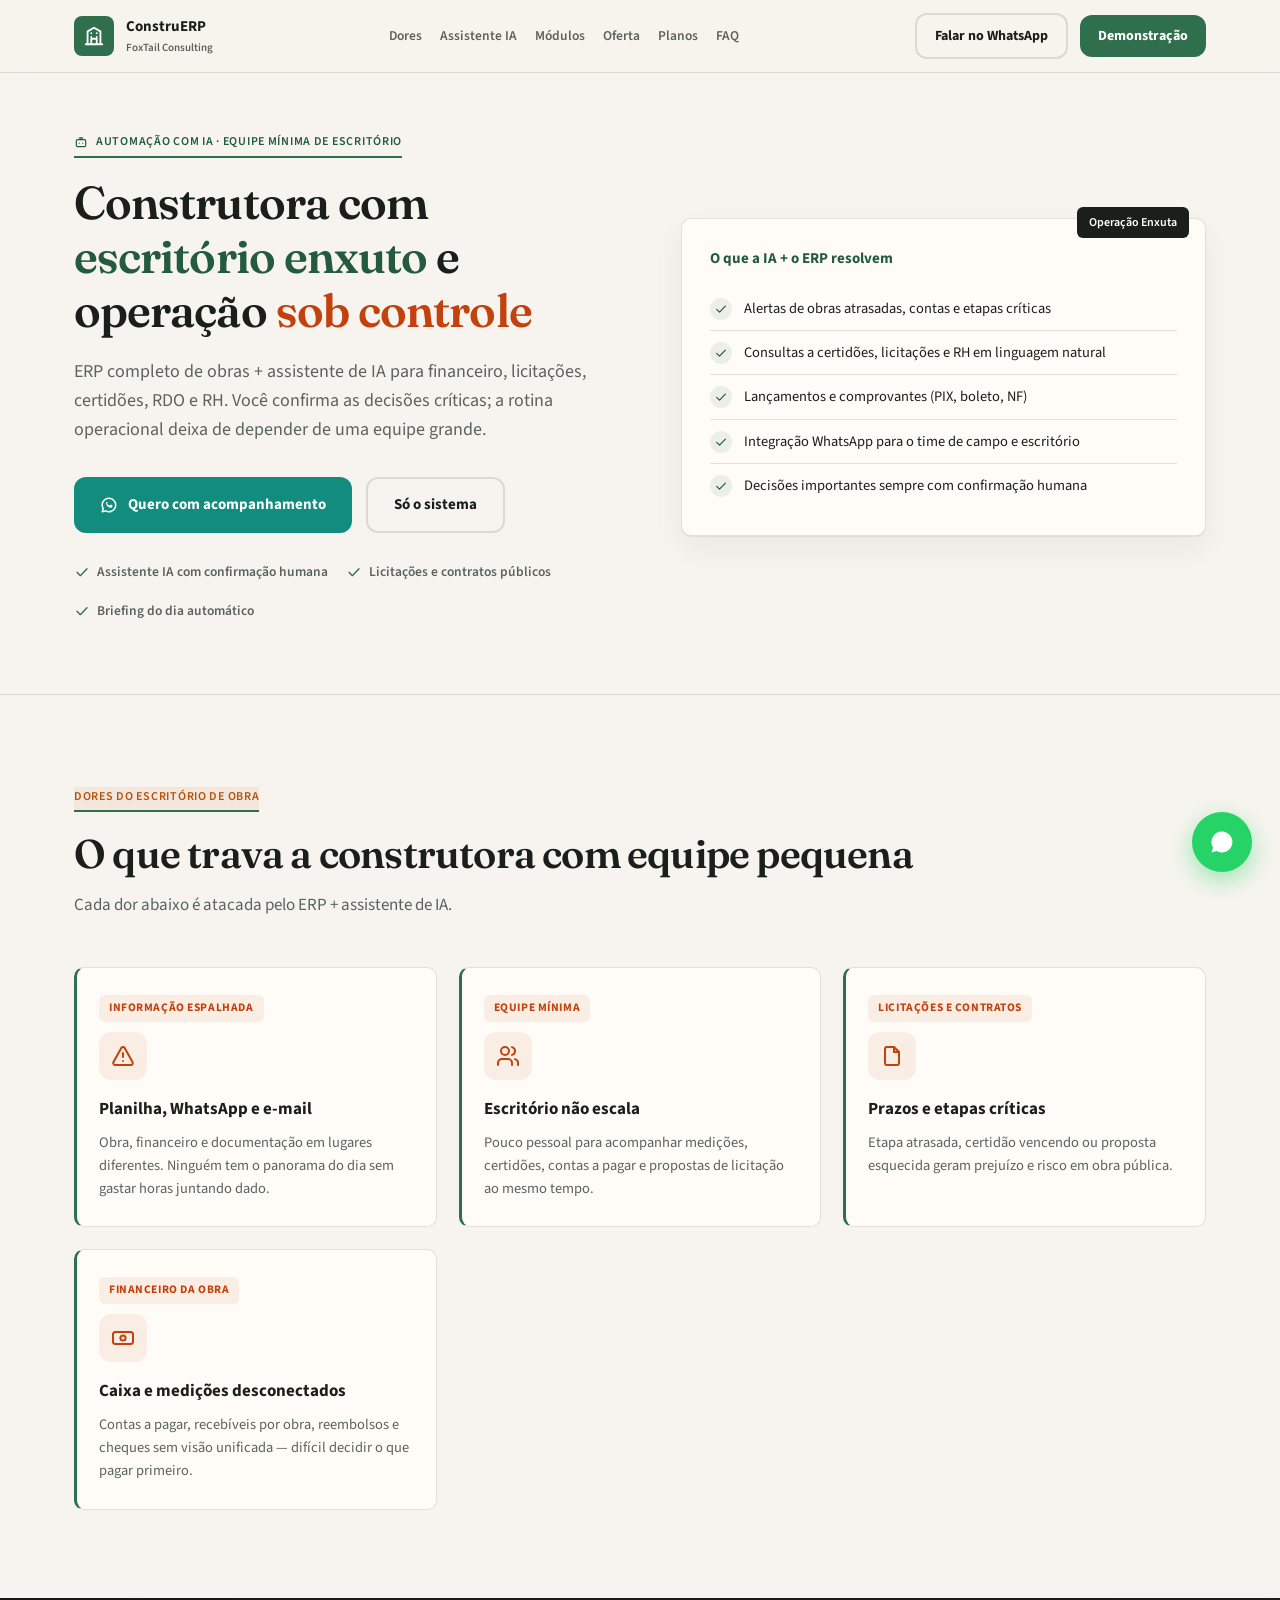
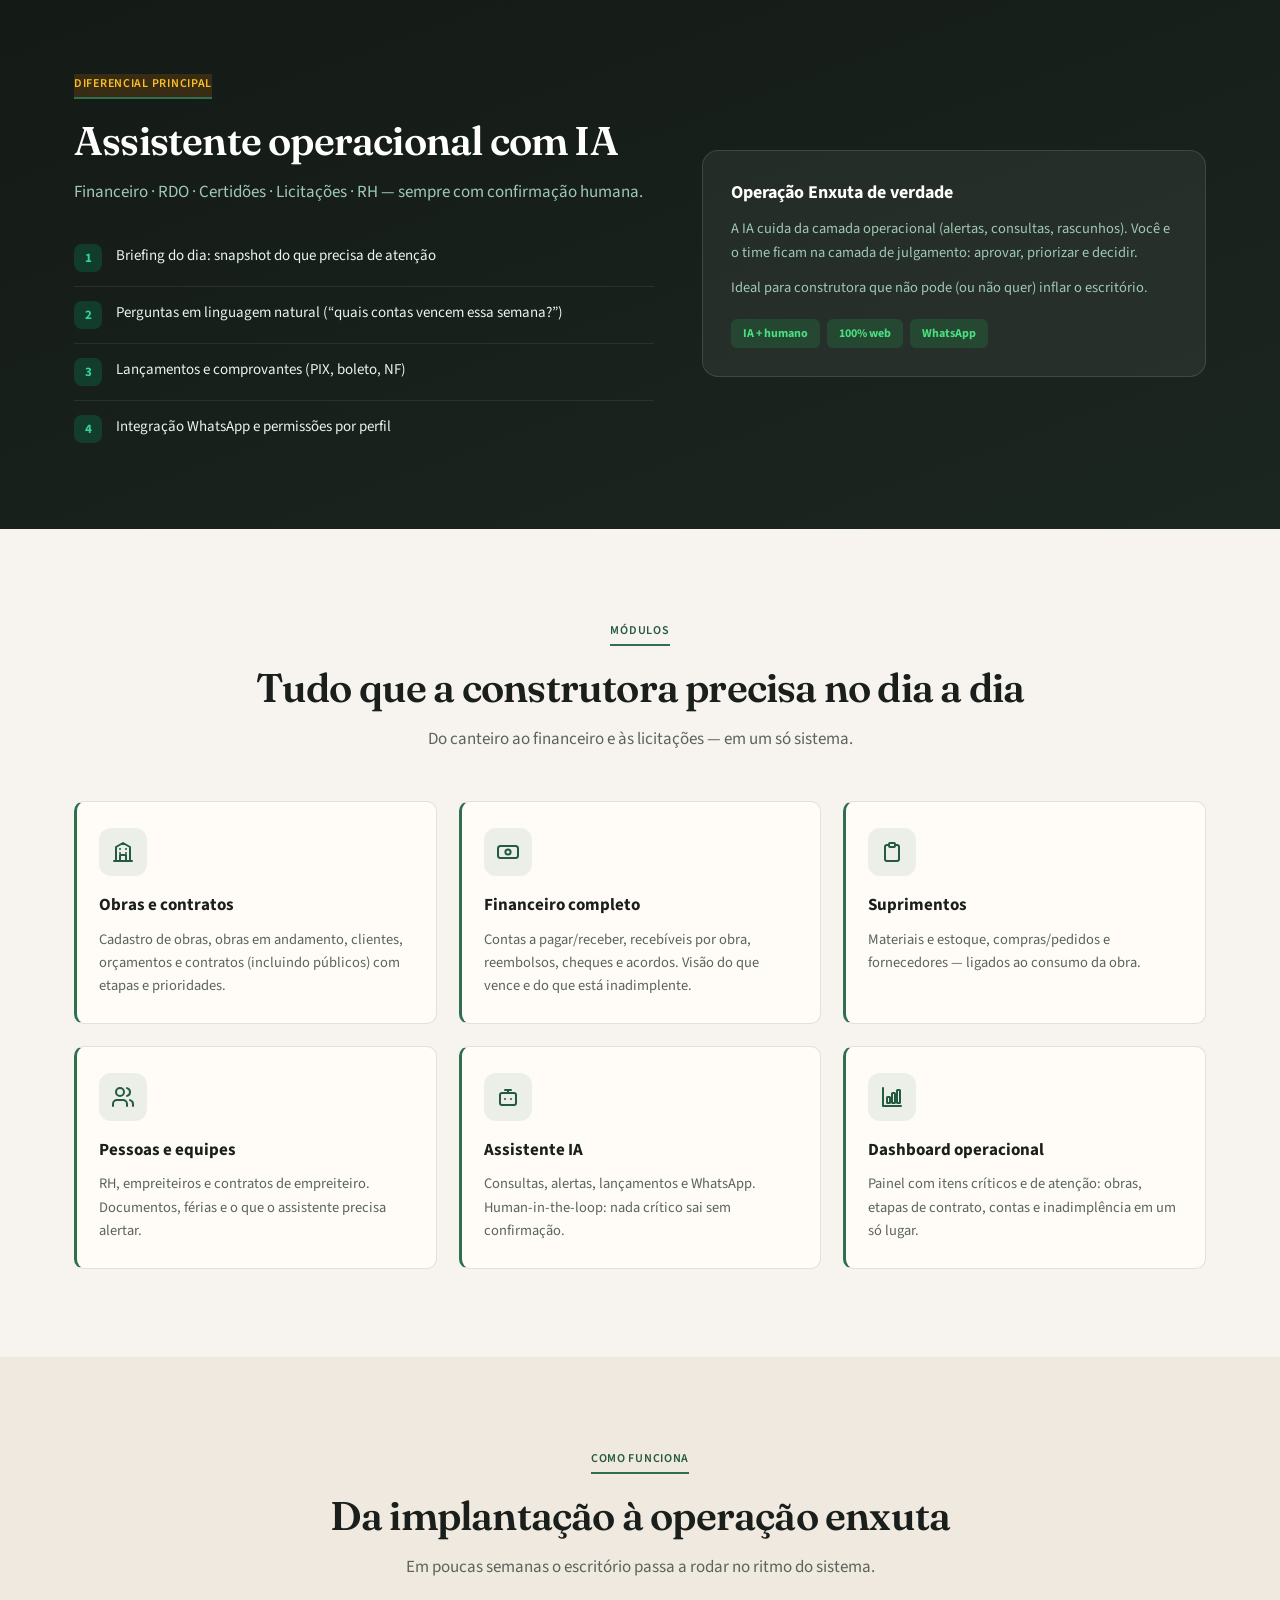
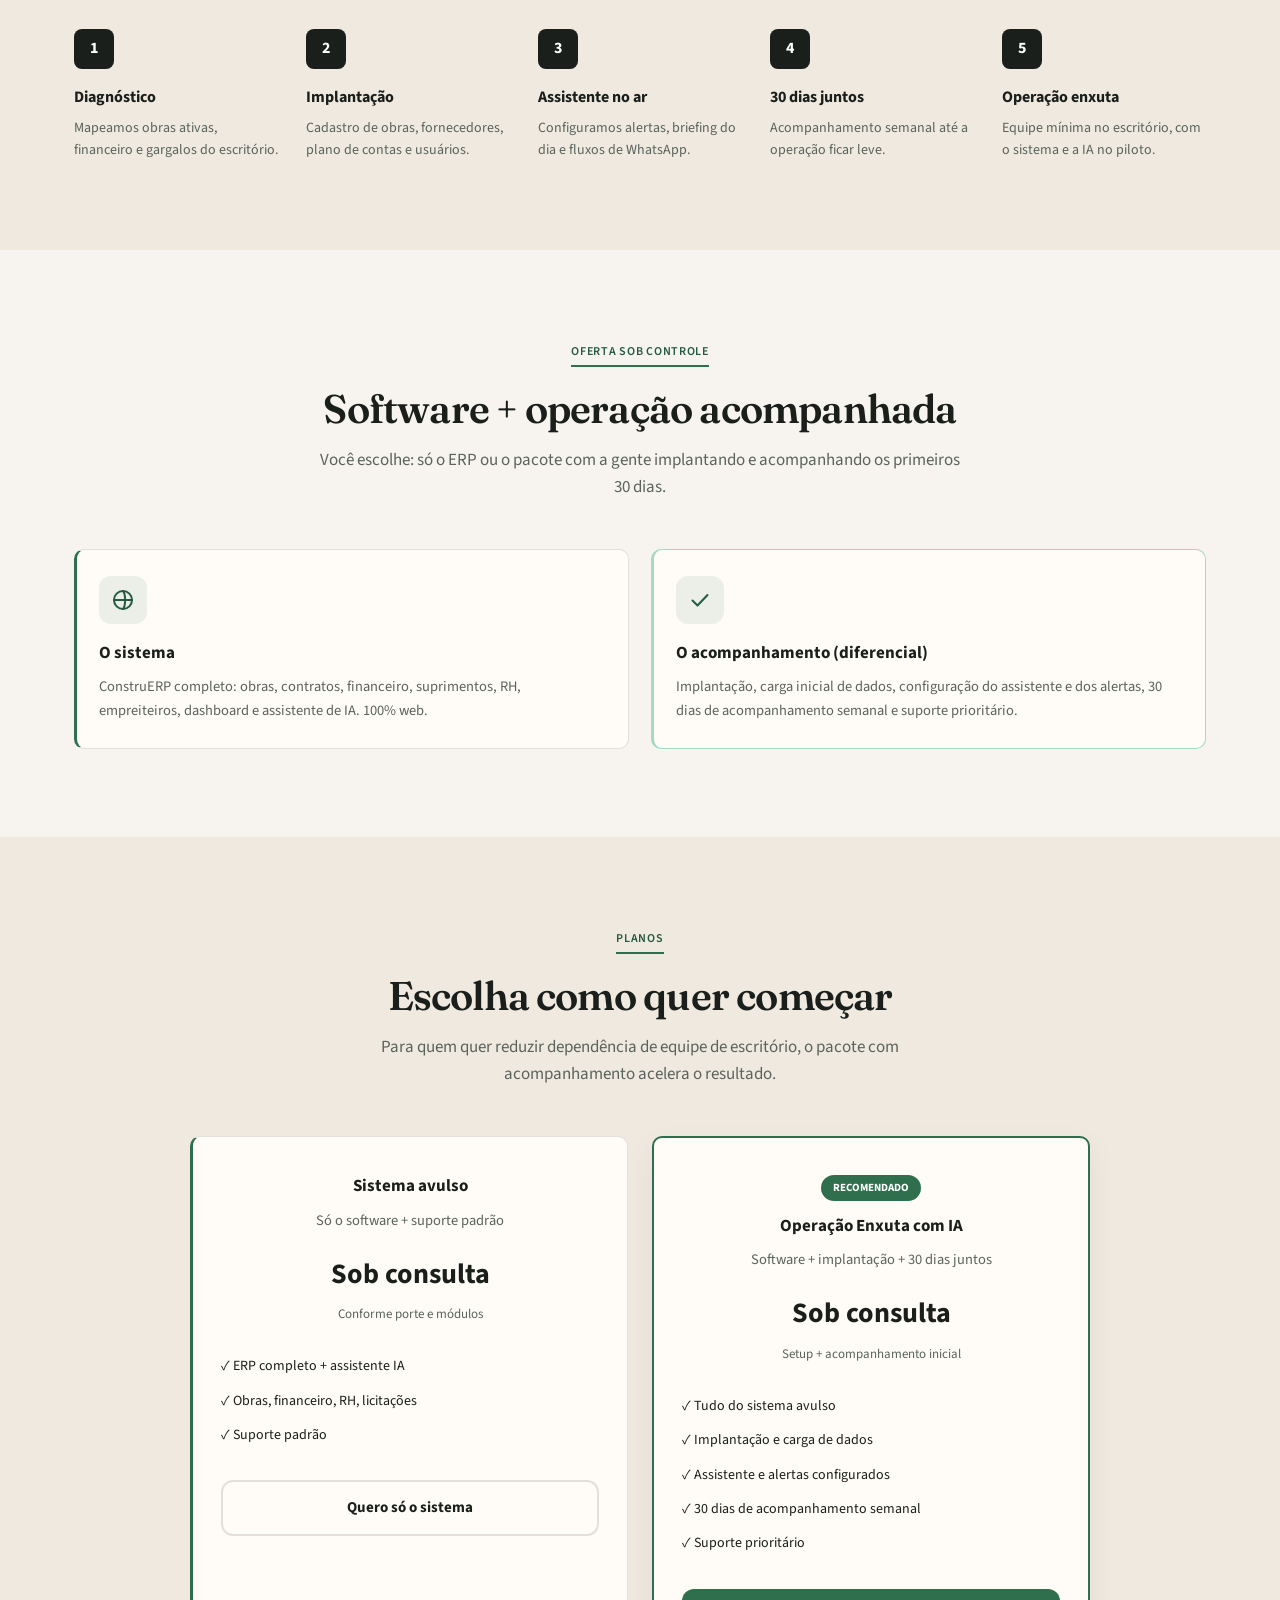
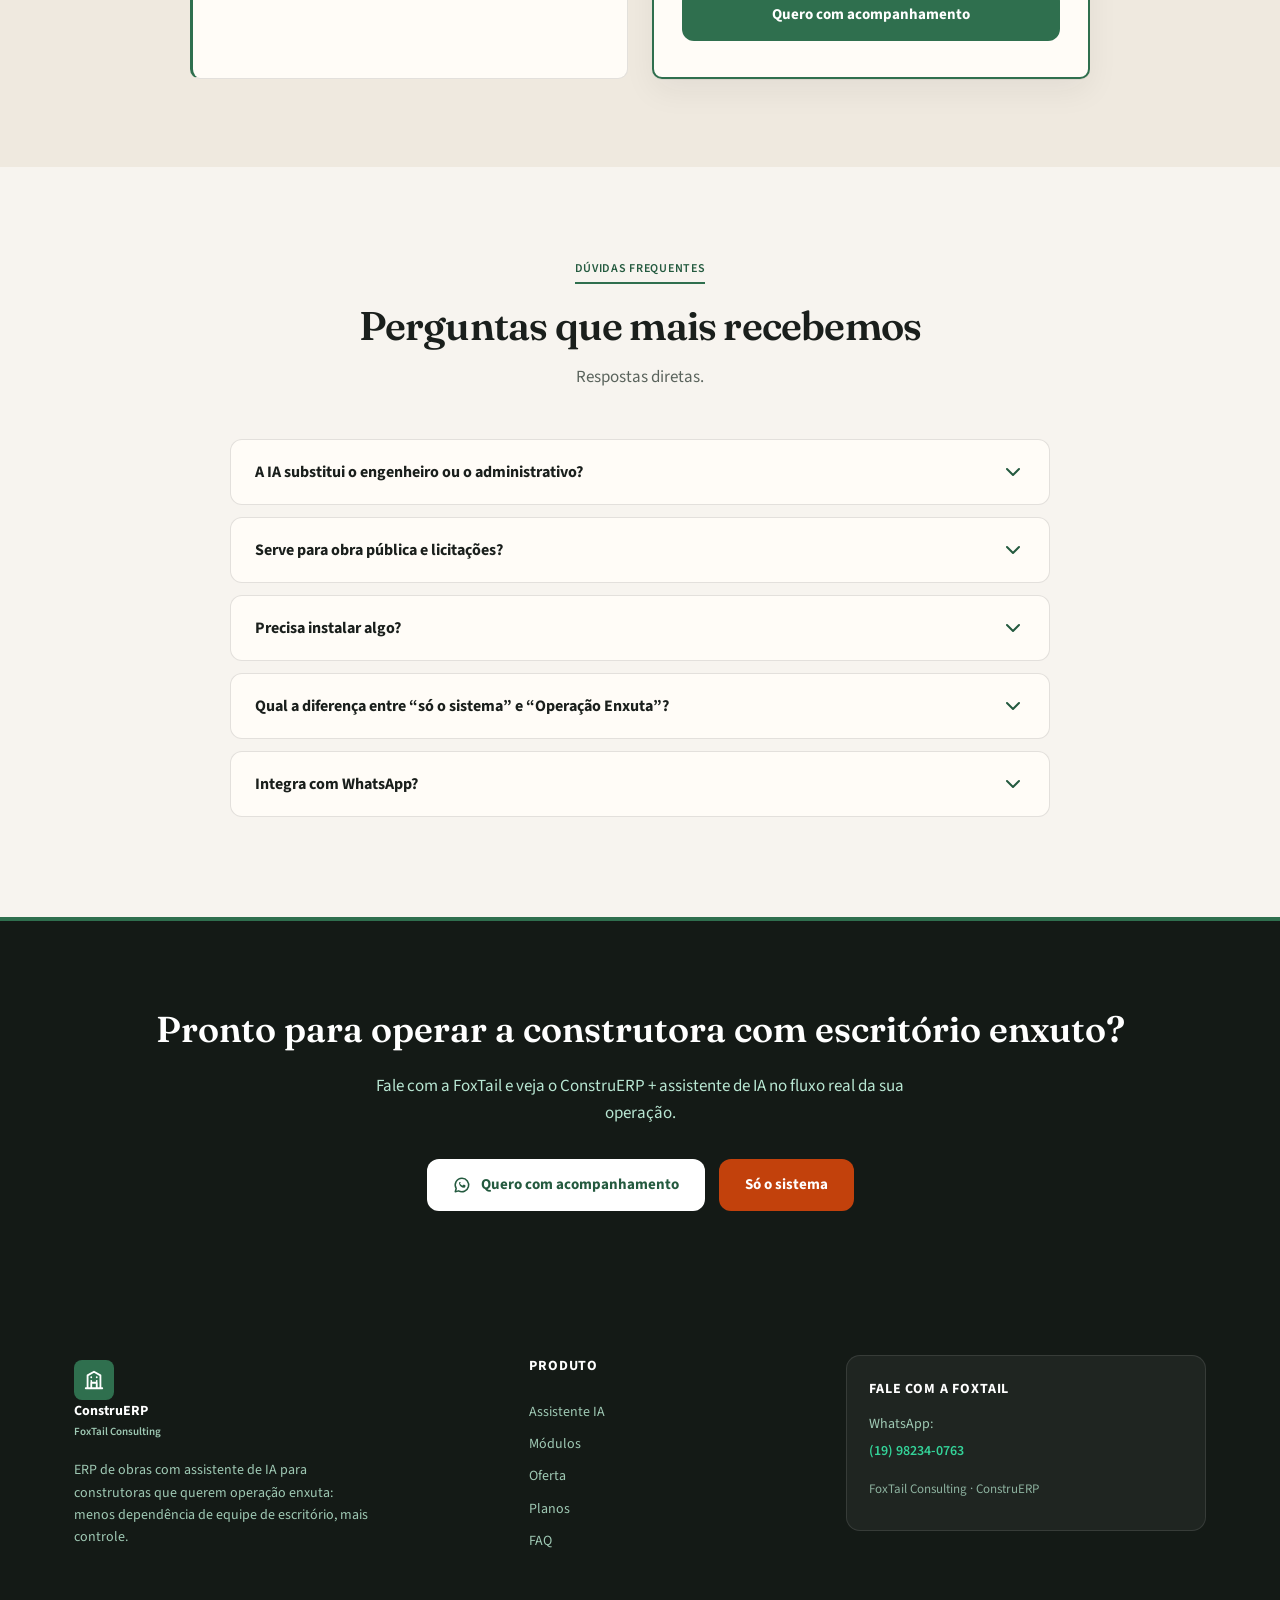
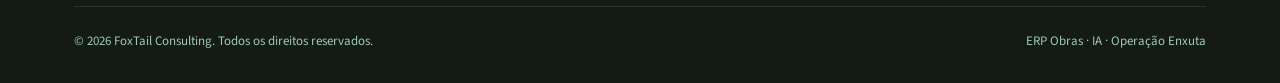
==== commit 4517a318: "atualiazcoes" ====
--- a/Constru/index.html
+++ b/Constru/index.html
@@ -16,48 +16,50 @@
 <link rel="icon" href="data:image/svg+xml,<svg xmlns='http://www.w3.org/2000/svg' viewBox='0 0 100 100'><rect width='100' height='100' rx='22' fill='%23059669'/><path d='M20 70V35l30-12 30 12v35H20zm20-8h20v12H40V62z' fill='white'/></svg>" type="image/svg+xml">
 <link rel="preconnect" href="https://fonts.googleapis.com">
 <link rel="preconnect" href="https://fonts.gstatic.com" crossorigin>
-<link href="https://fonts.googleapis.com/css2?family=Quicksand:wght@400;500;600;700&display=swap" rel="stylesheet">
+<link href="https://fonts.googleapis.com/css2?family=Fraunces:opsz,wght@9..144,500;9..144,600;9..144,700&family=Source+Sans+3:wght@400;500;600;700&display=swap" rel="stylesheet">
 <style>
 :root{
-  --bg:#fbf8f1; --bg-soft:#f3eee3; --card:#ffffff;
-  --text:#14261c; --muted:#5c6b62;
-  --emerald:#059669; --emerald-dark:#047857; --emerald-deep:#064e3b;
-  --emerald-soft:rgba(5,150,105,.10);
-  --amber:#d97706; --orange:#ea580c; --orange-soft:rgba(234,88,12,.10);
-  --border:rgba(20,38,28,.10); --dark:#0c2419; --dark-soft:#10301f;
-  --radius:14px; --shadow:0 10px 30px rgba(12,36,25,.10);
-  --shadow-lg:0 24px 60px rgba(12,36,25,.18);
+  --bg:#f7f4ef; --bg-soft:#efe9df; --card:#fffcf7;
+  --text:#1a1f1c; --muted:#5a635c;
+  --emerald:#2f6f4e; --emerald-dark:#245a3f; --emerald-deep:#1a4030;
+  --emerald-soft:rgba(47,111,78,.09);
+  --amber:#b45309; --orange:#c2410c; --orange-soft:rgba(194,65,12,.08);
+  --border:rgba(26,31,28,.12); --dark:#141a16; --dark-soft:#1c2620;
+  --radius:10px; --shadow:0 1px 0 rgba(26,31,28,.06), 0 12px 32px rgba(26,31,28,.06);
+  --shadow-lg:0 2px 0 rgba(26,31,28,.04), 0 28px 56px rgba(26,31,28,.10);
+  --font-display:'Fraunces',Georgia,'Times New Roman',serif;
+  --font-body:'Source Sans 3',system-ui,-apple-system,sans-serif;
 }
 *{margin:0;padding:0;box-sizing:border-box}
 html{scroll-behavior:smooth}
-body{font-family:'Quicksand',system-ui,-apple-system,sans-serif;background:var(--bg);color:var(--text);line-height:1.6;-webkit-font-smoothing:antialiased}
+body{font-family:var(--font-body);background:var(--bg);color:var(--text);line-height:1.6;-webkit-font-smoothing:antialiased}
 a{color:inherit;text-decoration:none}
 button{font-family:inherit;cursor:pointer;border:none;background:none}
 .container{max-width:1180px;margin:0 auto;padding:0 24px}
 section{padding:88px 0}
-.eyebrow{display:inline-flex;align-items:center;gap:8px;font-size:13px;font-weight:700;letter-spacing:.08em;text-transform:uppercase;color:var(--emerald-dark);background:var(--emerald-soft);padding:6px 14px;border-radius:999px;margin-bottom:18px}
+.eyebrow{display:inline-flex;align-items:center;gap:8px;font-size:12px;font-weight:600;letter-spacing:.06em;text-transform:uppercase;color:var(--emerald-dark);border-bottom:2px solid var(--emerald);padding:0 0 4px;margin-bottom:18px;border-radius:0;background:transparent}
 .eyebrow.amber{color:var(--amber);background:var(--orange-soft)}
-h2.section-title{font-size:clamp(28px,4vw,40px);font-weight:700;line-height:1.15;letter-spacing:-.02em;margin-bottom:14px}
+h2.section-title{font-family:var(--font-display);font-size:clamp(28px,4vw,40px);font-weight:600;line-height:1.2;letter-spacing:-.02em;margin-bottom:14px}
 p.section-sub{font-size:17px;color:var(--muted);max-width:640px;margin-bottom:48px}
 .center{text-align:center}
 .center p.section-sub{margin-left:auto;margin-right:auto}
 .svg-sprite{position:absolute;width:0;height:0;overflow:hidden}
 .icon{width:24px;height:24px;stroke:currentColor;fill:none;stroke-width:2;stroke-linecap:round;stroke-linejoin:round;flex-shrink:0}
 .btn{display:inline-flex;align-items:center;justify-content:center;gap:10px;padding:14px 26px;border-radius:12px;font-weight:700;font-size:15px;transition:transform .2s ease,box-shadow .2s ease,background .2s ease;white-space:nowrap}
-.btn:hover{transform:translateY(-2px)}
-.btn-primary{background:var(--emerald);color:#fff;box-shadow:0 8px 20px rgba(5,150,105,.30)}
+.btn:hover{transform:none;filter:brightness(1.05)}
+.btn-primary{background:var(--emerald);color:#fff;box-shadow:none}
 .btn-primary:hover{background:var(--emerald-dark)}
-.btn-orange{background:var(--orange);color:#fff;box-shadow:0 8px 20px rgba(234,88,12,.30)}
+.btn-orange{background:var(--orange);color:#fff;box-shadow:none}
 .btn-outline{background:transparent;color:var(--text);border:2px solid var(--border)}
 .btn-outline:hover{border-color:var(--emerald);color:var(--emerald-dark)}
 .btn-light{background:#fff;color:var(--emerald-dark)}
-.btn-whatsapp{background:#25D366;color:#fff;box-shadow:0 8px 20px rgba(37,211,102,.35)}
+.btn-whatsapp{background:#128C7E;color:#fff;box-shadow:none}
 .btn-whatsapp:hover{background:#1da851}
 .btn .icon{width:18px;height:18px}
-header{position:fixed;top:0;left:0;right:0;z-index:100;background:rgba(251,248,241,.92);backdrop-filter:blur(12px);border-bottom:1px solid var(--border)}
+header{position:fixed;top:0;left:0;right:0;z-index:100;background:rgba(247,244,239,.94);backdrop-filter:blur(8px);border-bottom:1px solid var(--border)}
 .nav{display:flex;align-items:center;justify-content:space-between;height:72px}
 .logo{display:flex;align-items:center;gap:12px;font-weight:700;font-size:15px}
-.logo-mark{width:40px;height:40px;border-radius:11px;background:linear-gradient(135deg,var(--emerald),var(--emerald-deep));display:flex;align-items:center;justify-content:center;color:#fff;box-shadow:0 6px 14px rgba(5,150,105,.35)}
+.logo-mark{width:40px;height:40px;border-radius:8px;background:var(--emerald);display:flex;align-items:center;justify-content:center;color:#fff;box-shadow:none}
 .logo-mark .icon{width:22px;height:22px}
 .logo small{display:block;font-size:11px;font-weight:600;color:var(--muted)}
 .nav-links{display:flex;align-items:center;gap:18px;font-size:13.5px;font-weight:600;color:var(--muted)}
@@ -65,12 +67,9 @@
 .nav-cta{display:flex;align-items:center;gap:12px}
 .nav-cta .btn{padding:10px 18px;font-size:14px}
 .menu-toggle{display:none;color:var(--text)}
-.hero{padding:140px 0 80px;position:relative;overflow:hidden;background:
-  radial-gradient(ellipse 80% 60% at 85% -10%, rgba(5,150,105,.10), transparent 60%),
-  radial-gradient(ellipse 60% 50% at 0% 20%, rgba(234,88,12,.07), transparent 60%),
-  var(--bg)}
+.hero{padding:132px 0 72px;position:relative;overflow:hidden;background:var(--bg);border-bottom:1px solid var(--border)}
 .hero-grid{display:grid;grid-template-columns:1.05fr 1fr;gap:56px;align-items:center}
-.hero h1{font-size:clamp(30px,4.5vw,48px);font-weight:700;line-height:1.12;letter-spacing:-.03em;margin-bottom:20px}
+.hero h1{font-family:var(--font-display);font-size:clamp(30px,4.5vw,46px);font-weight:600;line-height:1.18;letter-spacing:-.02em;margin-bottom:20px}
 .hero h1 .hl{color:var(--emerald-dark)}
 .hero h1 .hl-amber{color:var(--orange)}
 .hero p.lead{font-size:18px;color:var(--muted);margin-bottom:32px;max-width:540px}
@@ -78,17 +77,17 @@
 .hero-trust{display:flex;flex-wrap:wrap;gap:18px;font-size:13.5px;font-weight:600;color:var(--muted)}
 .hero-trust span{display:inline-flex;align-items:center;gap:7px}
 .hero-trust .icon{width:16px;height:16px;color:var(--emerald)}
-.hero-visual{background:var(--card);border-radius:20px;border:1px solid var(--border);box-shadow:var(--shadow-lg);padding:32px;position:relative}
+.hero-visual{background:var(--card);border-radius:var(--radius);border:1px solid var(--border);box-shadow:var(--shadow);padding:28px;position:relative}
 .hero-visual h3{font-size:15px;font-weight:700;margin-bottom:16px;color:var(--emerald-dark)}
 .hero-visual ul{list-style:none}
 .hero-visual li{display:flex;align-items:flex-start;gap:12px;padding:10px 0;border-bottom:1px solid var(--border);font-size:14.5px}
 .hero-visual li:last-child{border-bottom:none}
 .hero-visual .check{width:22px;height:22px;border-radius:50%;background:var(--emerald-soft);color:var(--emerald-dark);display:flex;align-items:center;justify-content:center;flex-shrink:0;margin-top:1px}
 .hero-visual .check .icon{width:14px;height:14px}
-.hero-badge{position:absolute;top:-14px;right:20px;background:var(--orange);color:#fff;padding:8px 14px;border-radius:10px;font-size:12.5px;font-weight:700;box-shadow:0 8px 20px rgba(234,88,12,.35)}
+.hero-badge{position:absolute;top:-12px;right:16px;background:var(--text);color:#fff;padding:6px 12px;border-radius:6px;font-size:12px;font-weight:600;box-shadow:none}
 .grid{display:grid;grid-template-columns:repeat(auto-fit,minmax(280px,1fr));gap:22px}
-.card{background:var(--card);border:1px solid var(--border);border-radius:var(--radius);padding:26px;transition:transform .25s ease,box-shadow .25s ease,border-color .25s ease}
-.card:hover{transform:translateY(-4px);box-shadow:var(--shadow);border-color:rgba(5,150,105,.30)}
+.card{background:var(--card);border:1px solid var(--border);border-radius:var(--radius);padding:26px 26px 26px 22px;border-left:3px solid var(--emerald);transition:border-color .2s ease,box-shadow .2s ease}
+.card:hover{box-shadow:var(--shadow);border-left-color:var(--orange)}
 .card-icon{width:48px;height:48px;border-radius:12px;background:var(--emerald-soft);color:var(--emerald-dark);display:flex;align-items:center;justify-content:center;margin-bottom:16px}
 .card-icon.amber{background:var(--orange-soft);color:var(--orange)}
 .card h3{font-size:17px;font-weight:700;margin-bottom:8px}
@@ -108,7 +107,7 @@
 .highlight-box p{color:#9fc9b4;font-size:14.5px;margin-bottom:12px}
 .highlight-box .tag{display:inline-block;background:rgba(37,211,102,.15);color:#4ade80;font-size:12px;font-weight:700;padding:5px 12px;border-radius:6px;margin:4px 4px 0 0}
 .steps{display:grid;grid-template-columns:repeat(auto-fit,minmax(180px,1fr));gap:28px}
-.step-num{width:44px;height:44px;border-radius:50%;background:var(--emerald);color:#fff;display:flex;align-items:center;justify-content:center;font-weight:700;font-size:18px;margin-bottom:16px;box-shadow:0 8px 18px rgba(5,150,105,.3)}
+.step-num{width:40px;height:40px;border-radius:8px;background:var(--text);color:#fff;display:flex;align-items:center;justify-content:center;font-weight:700;font-size:16px;margin-bottom:16px;box-shadow:none}
 .step h4{font-size:16px;font-weight:700;margin-bottom:6px}
 .step p{font-size:14px;color:var(--muted)}
 .diff-band{background:var(--bg-soft)}
@@ -124,8 +123,8 @@
 .faq-a{max-height:0;overflow:hidden;transition:max-height .35s ease}
 .faq-a-inner{padding:0 24px 22px;font-size:14.5px;color:var(--muted);border-top:1px solid var(--border);padding-top:16px;margin:0 24px}
 .faq-item.open .faq-a{max-height:500px}
-.final-cta{background:linear-gradient(135deg,var(--emerald-dark),var(--emerald-deep));color:#fff;text-align:center;padding:80px 0}
-.final-cta h2{font-size:clamp(26px,4vw,38px);font-weight:700;margin-bottom:14px}
+.final-cta{background:var(--dark);color:#fff;text-align:center;padding:80px 0;border-top:4px solid var(--emerald)}
+.final-cta h2{font-family:var(--font-display);font-size:clamp(26px,4vw,36px);font-weight:600;margin-bottom:14px}
 .final-cta p{color:#b8e6d2;margin-bottom:32px;font-size:17px;max-width:560px;margin-left:auto;margin-right:auto}
 footer{background:var(--dark);color:#9fc9b4;padding:64px 0 32px}
 .footer-grid{display:grid;grid-template-columns:1.5fr 1fr 1.3fr;gap:40px;margin-bottom:48px}
@@ -575,4 +574,4 @@
 })();
 </script>
 </body>
-</html>
+</html>
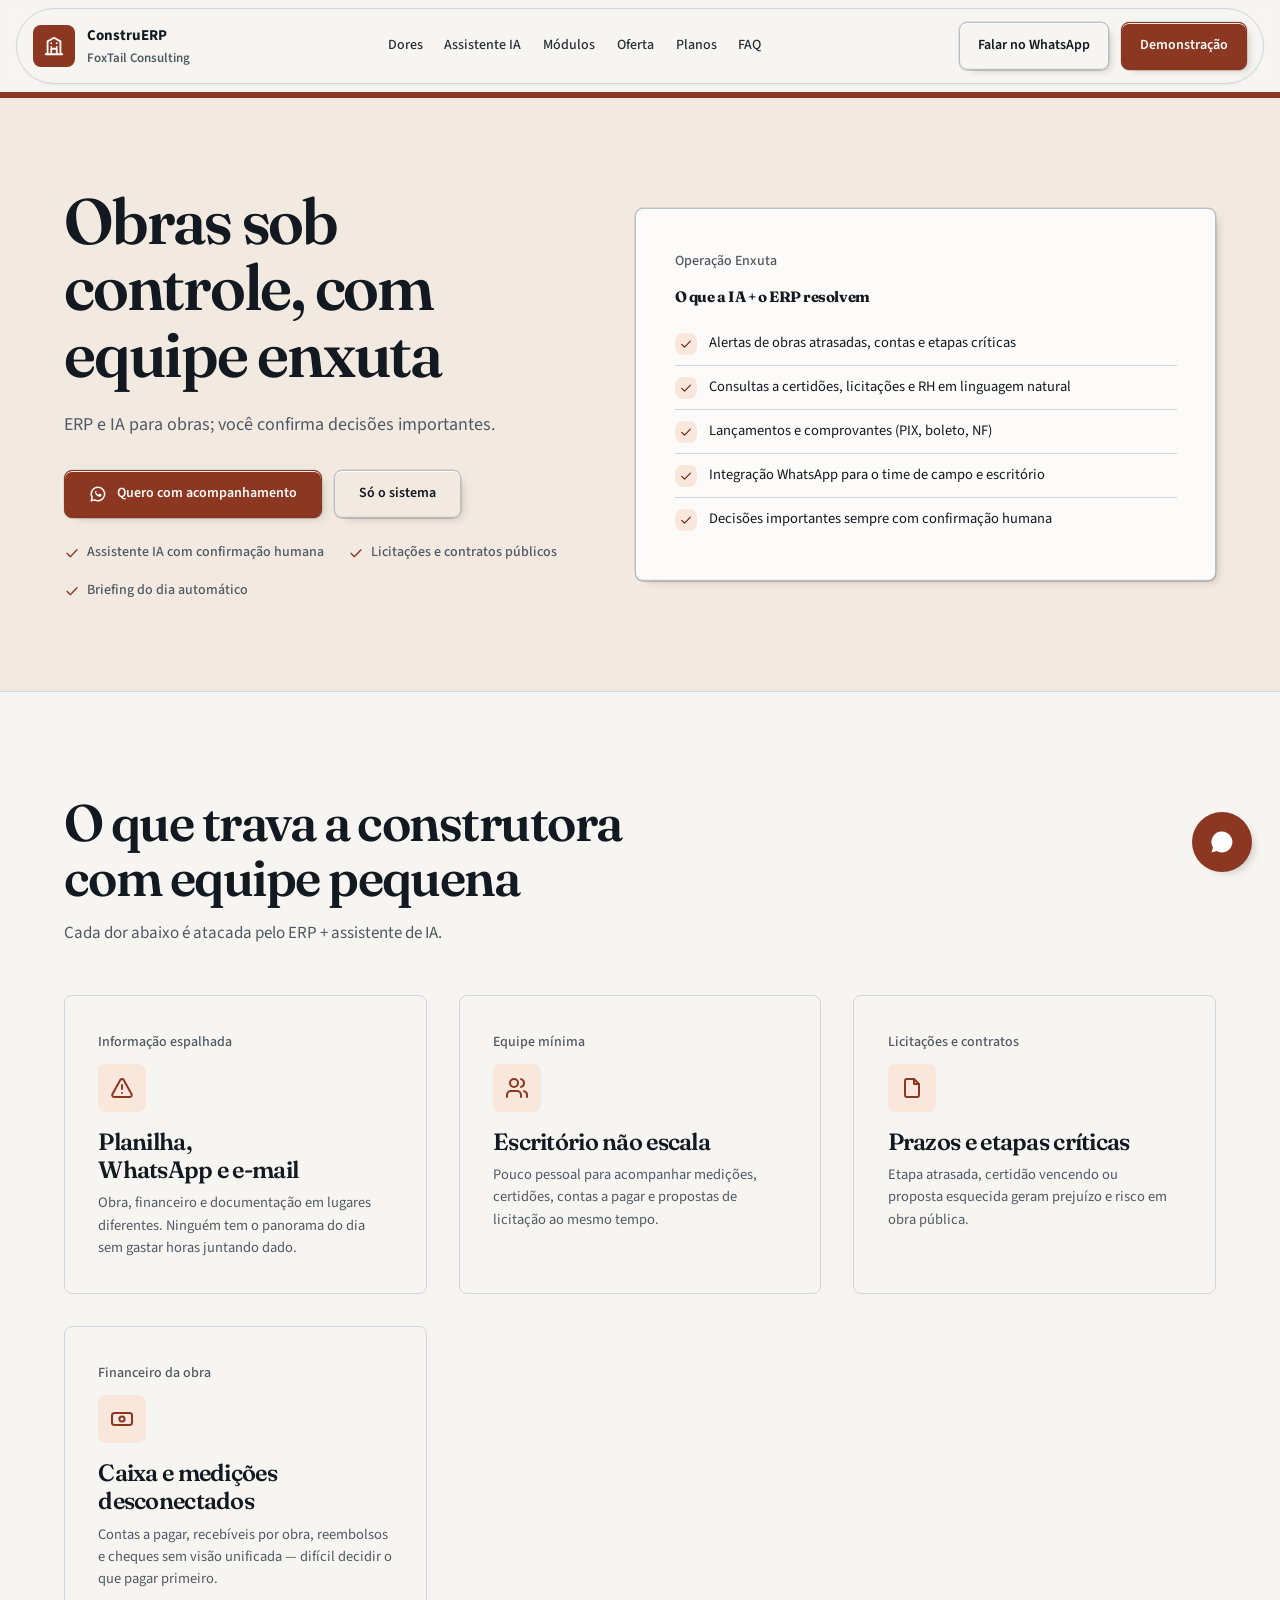
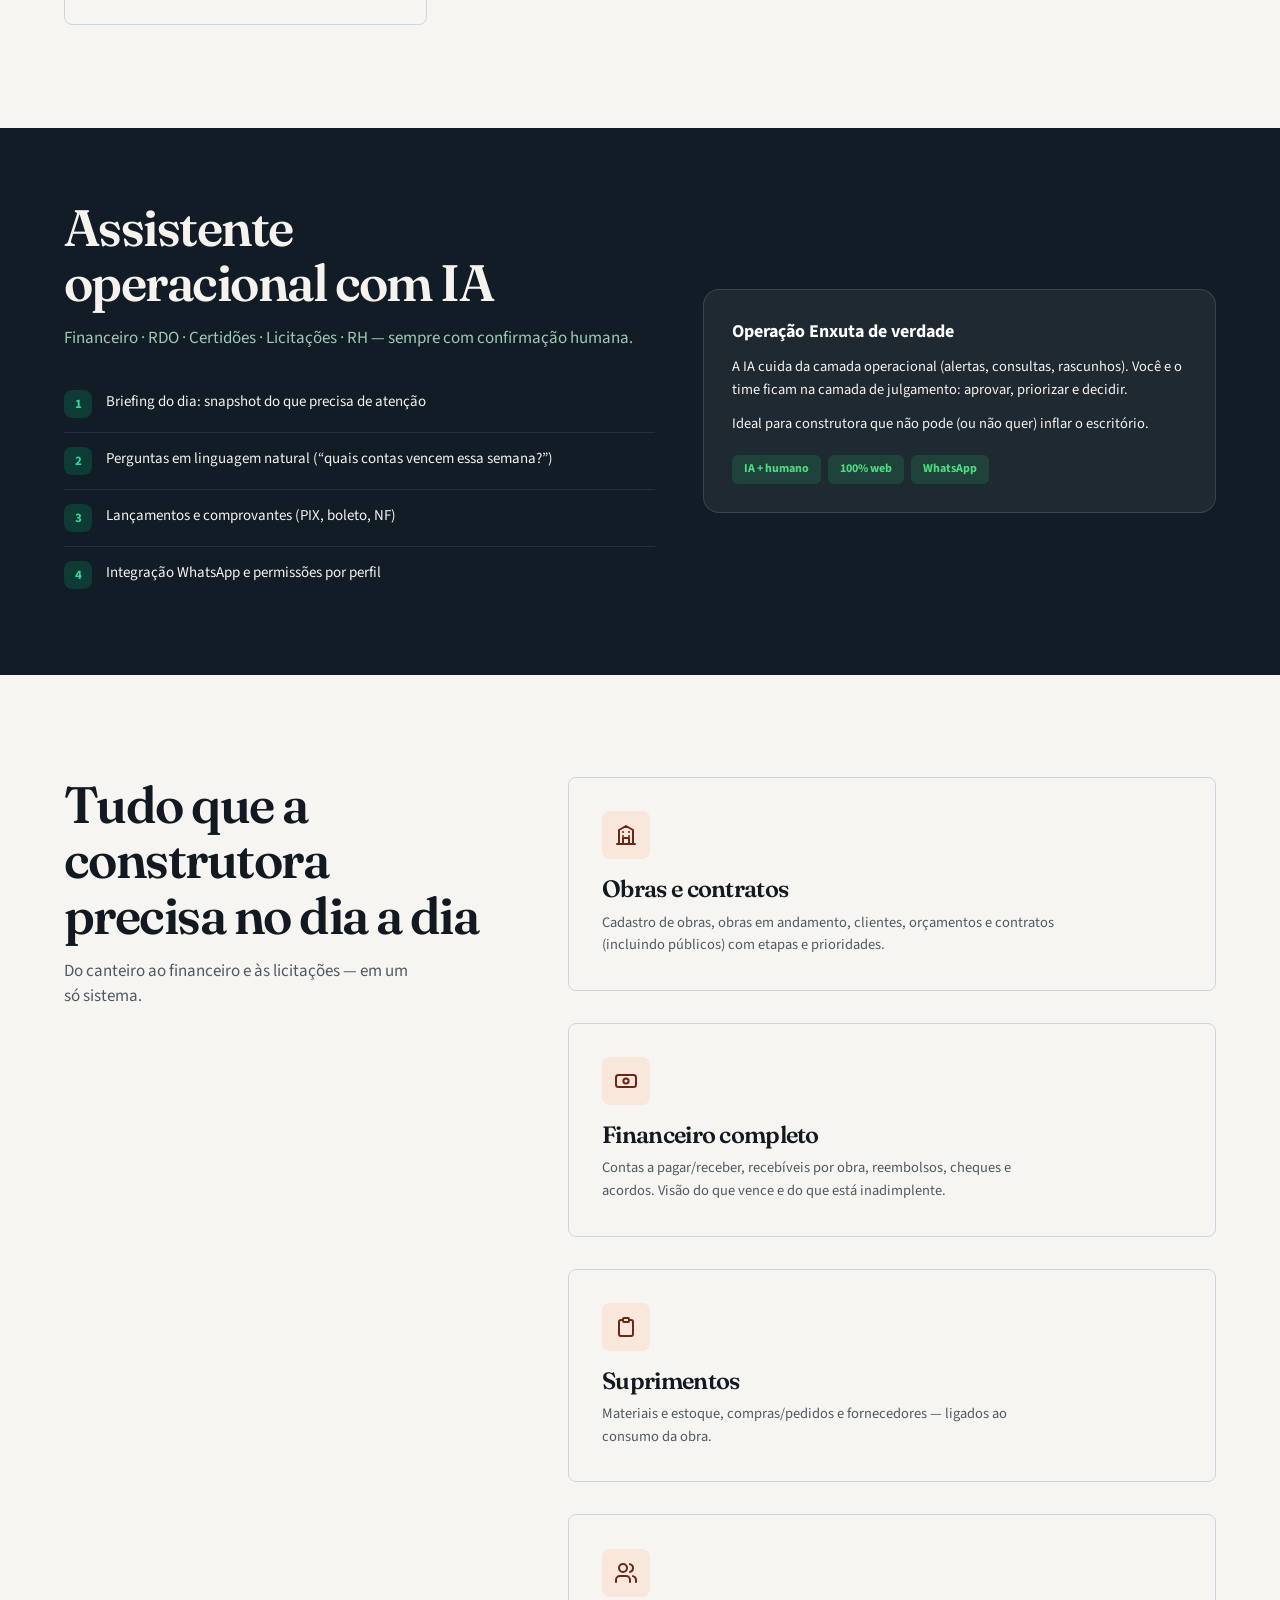
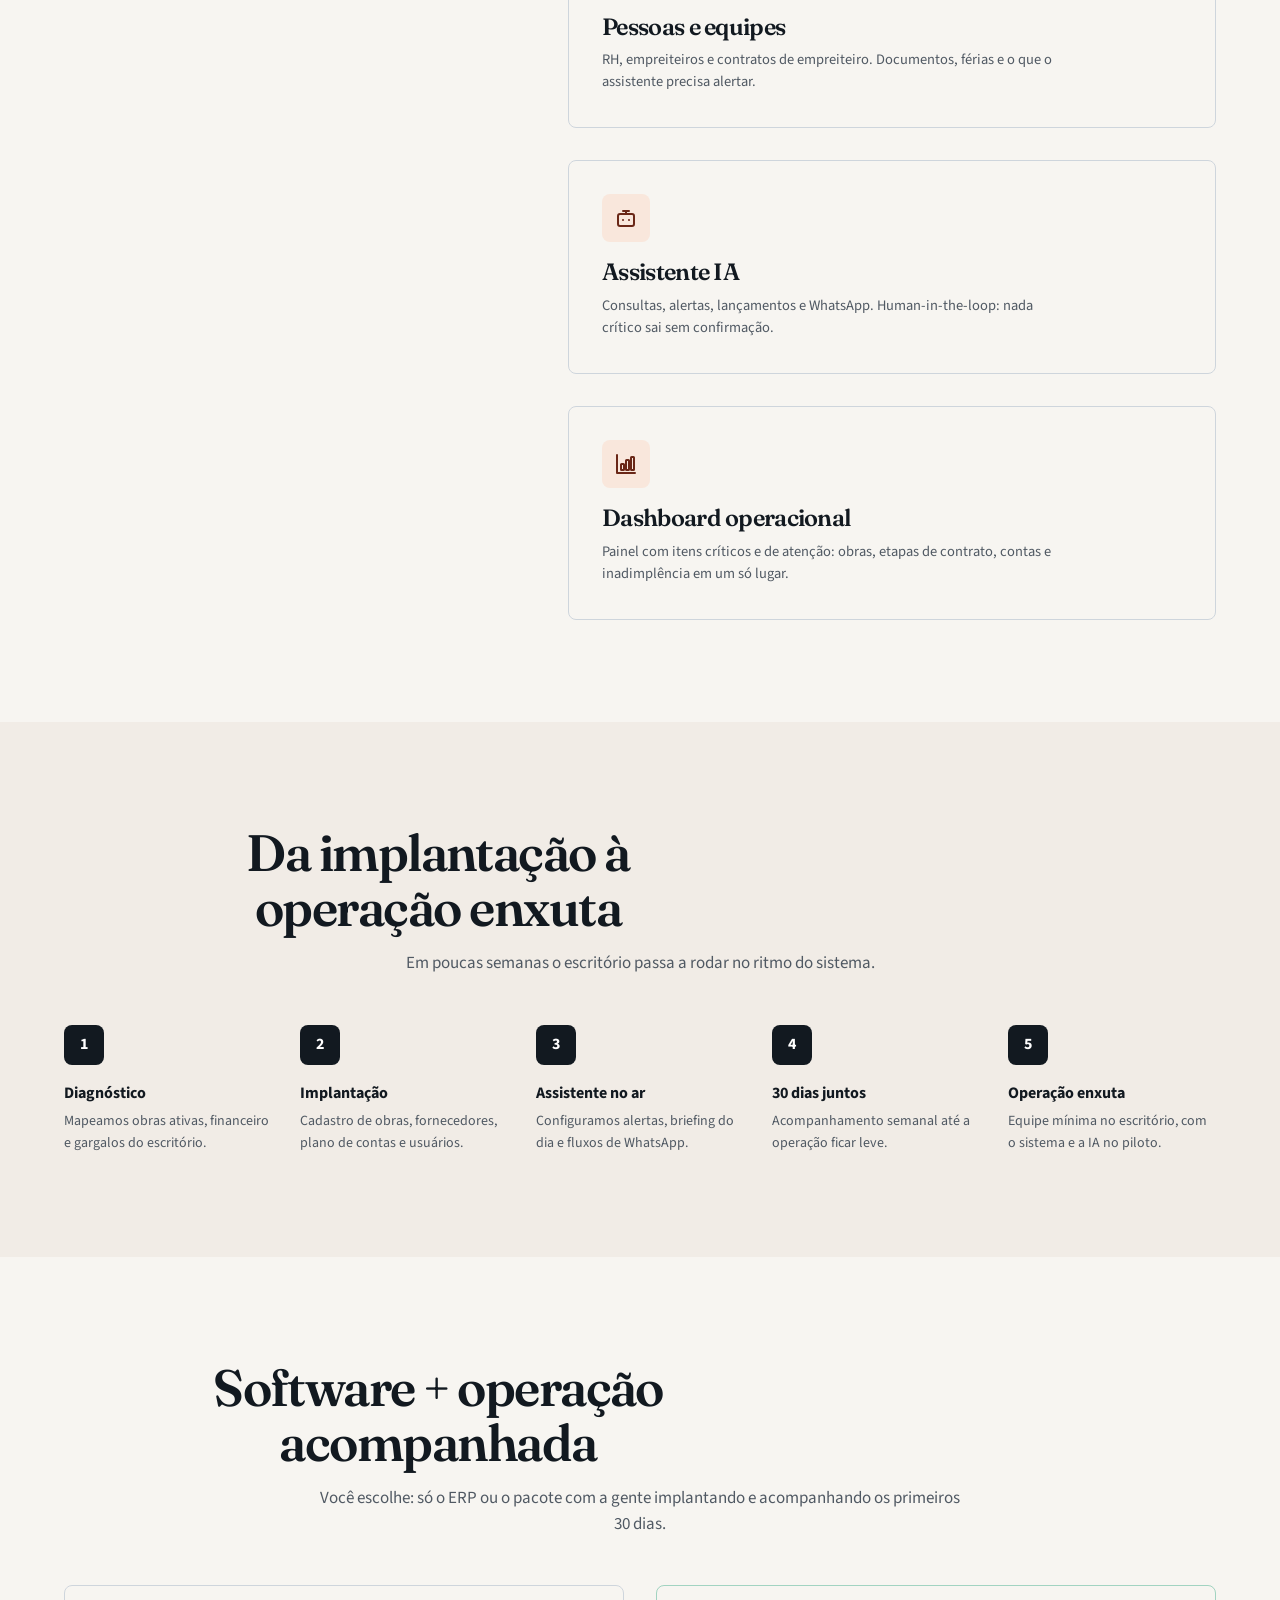
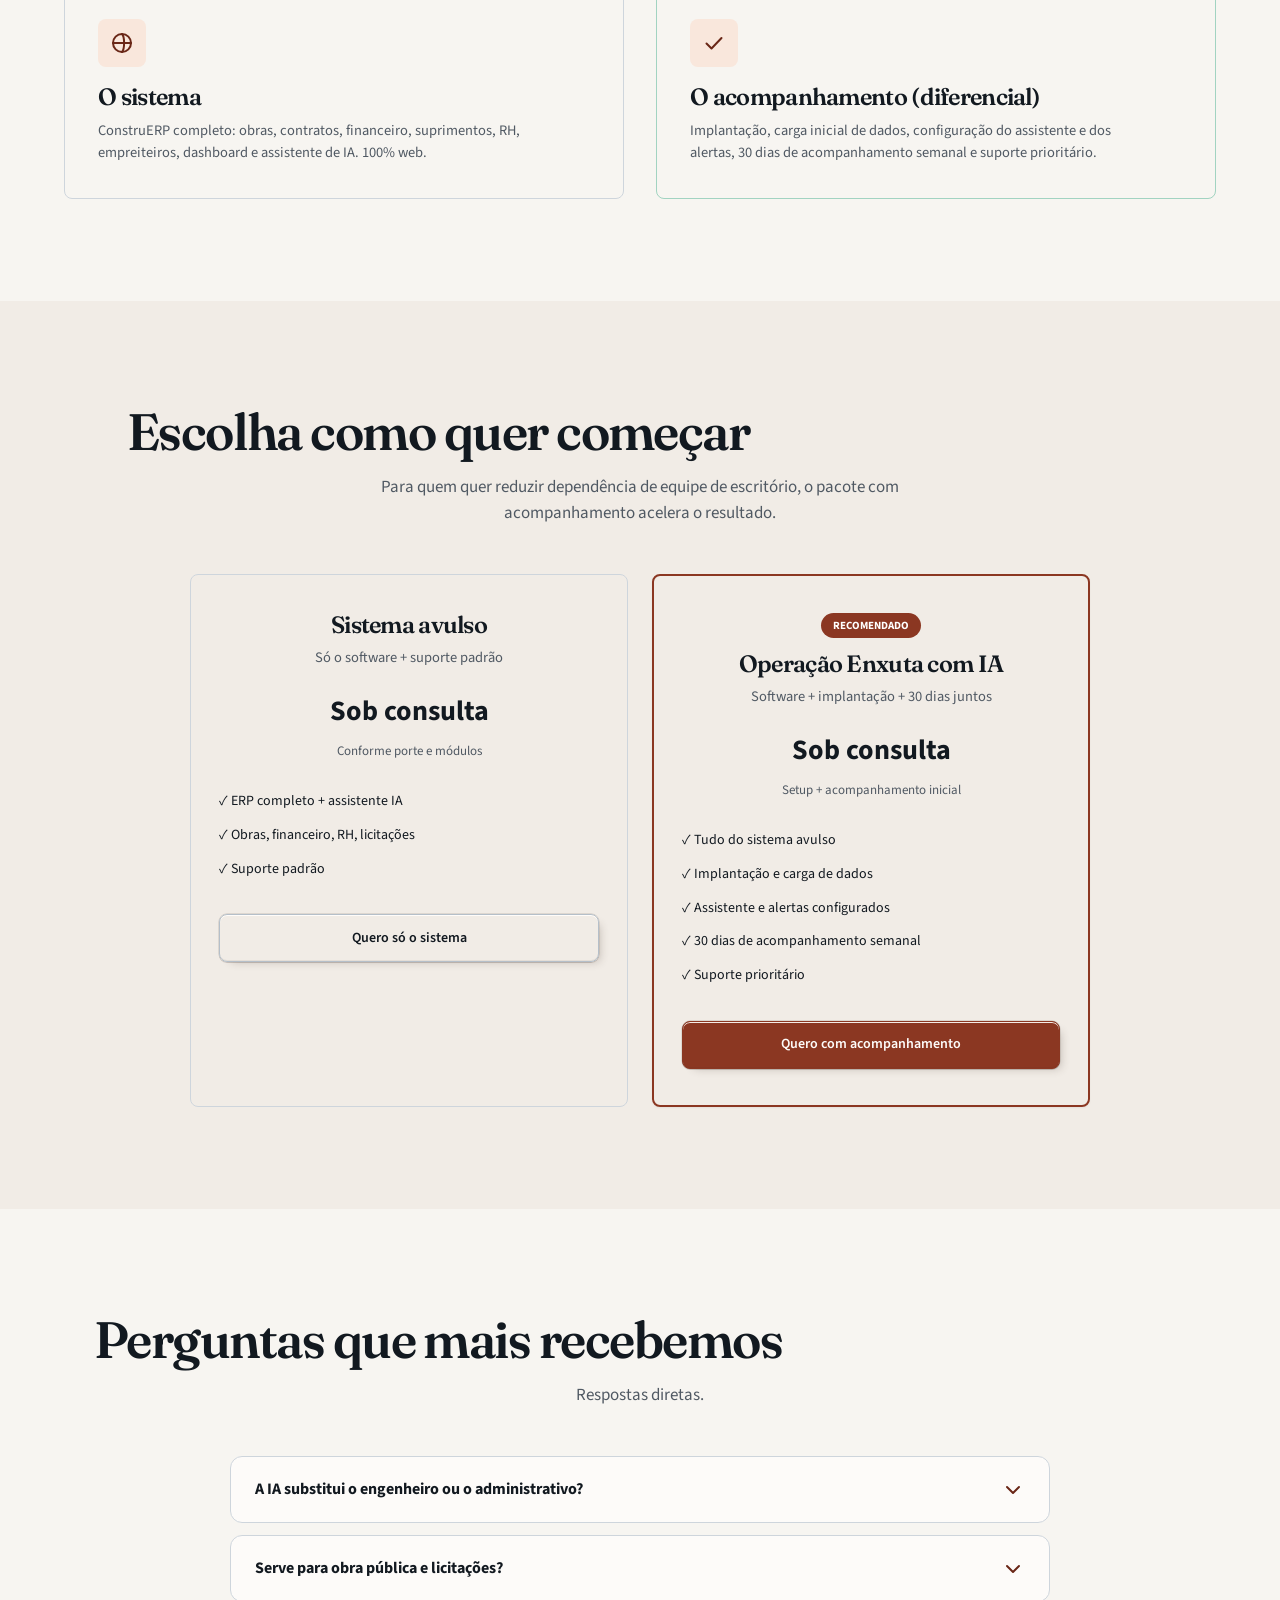
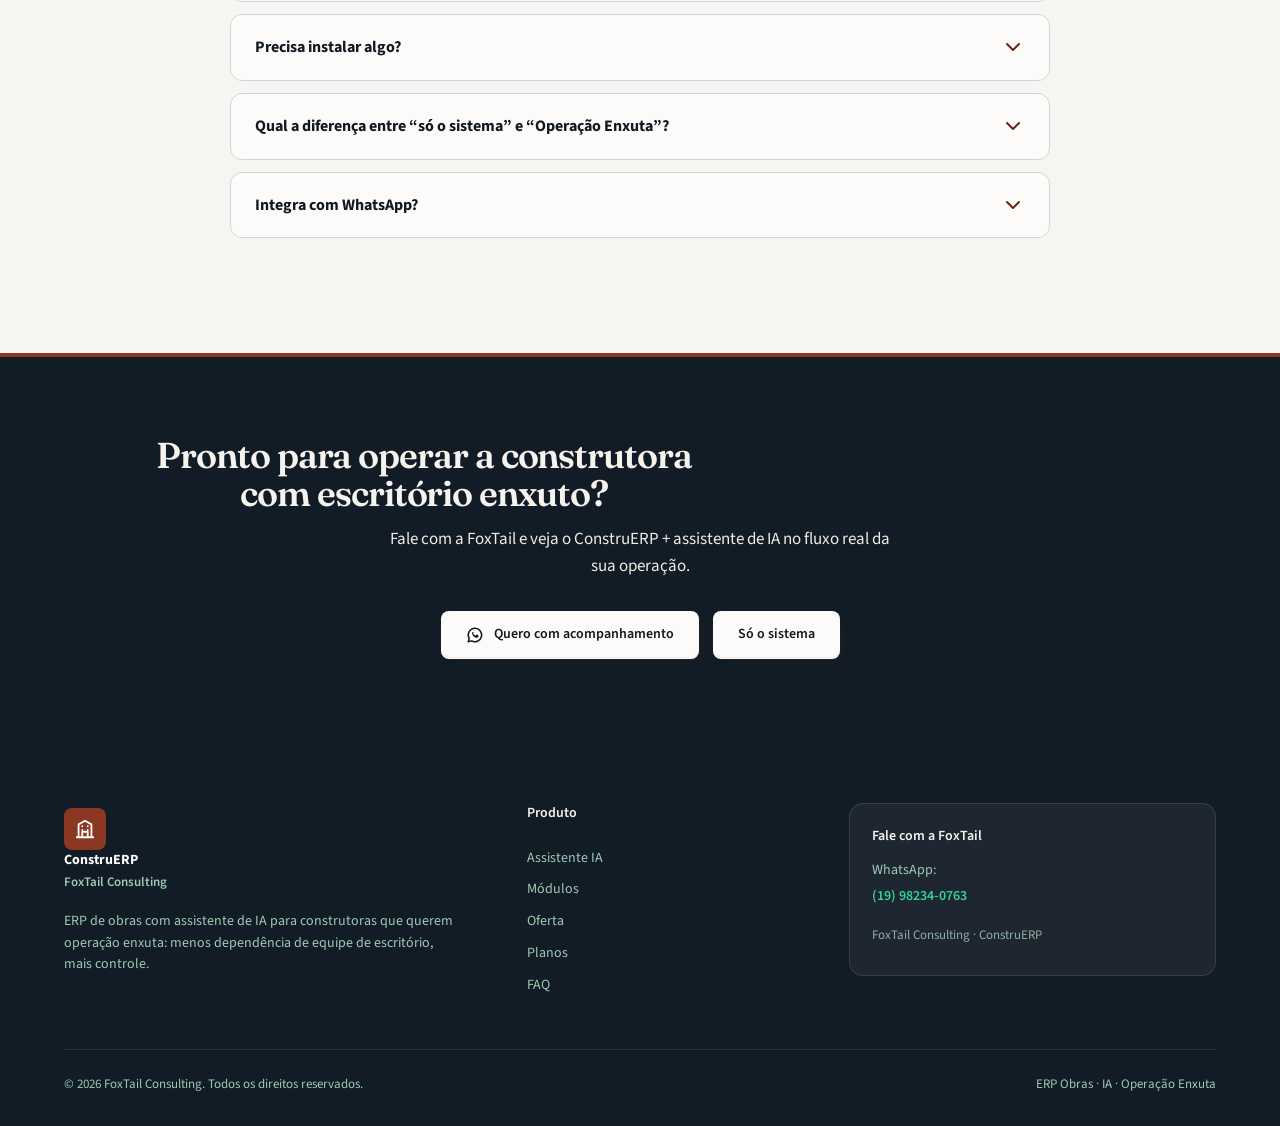
==== commit ee6acdb4: "visual" ====
--- a/Constru/index.html
+++ b/Constru/index.html
@@ -18,6 +18,8 @@
 <link rel="preconnect" href="https://fonts.gstatic.com" crossorigin>
 <link href="https://fonts.googleapis.com/css2?family=Fraunces:opsz,wght@9..144,500;9..144,600;9..144,700&family=Source+Sans+3:wght@400;500;600;700&display=swap" rel="stylesheet">
 <style>
+/* Hallmark · redesign: full · theme: Coral · genre: modern-minimal · v2.0.0 */
+/* Hallmark · pre-emit critique: P4 H4 E4 S5 R4 V4 · weakest: E, preserve the existing product UI */
 :root{
   --bg:#f7f4ef; --bg-soft:#efe9df; --card:#fffcf7;
   --text:#1a1f1c; --muted:#5a635c;
@@ -171,8 +173,10 @@
   "author": {"@type": "Organization", "name": "FoxTail Consulting"}
 }
 </script>
+<link rel="stylesheet" href="../tokens.css">
+<link rel="stylesheet" href="../base.css">
 </head>
-<body>
+<body data-page="construction">
 <svg class="svg-sprite" xmlns="http://www.w3.org/2000/svg">
   <symbol id="i-check" viewBox="0 0 24 24"><path d="M4.5 12.5l5 5L19.5 7"/></symbol>
   <symbol id="i-arrow" viewBox="0 0 24 24"><path d="M4 12h15M13 6l6 6-6 6"/></symbol>
@@ -219,9 +223,8 @@
 <section class="hero" id="topo">
   <div class="container hero-grid">
     <div class="reveal">
-      <span class="eyebrow"><svg class="icon" style="width:14px;height:14px"><use href="#i-bot"/></svg> Automação com IA · Equipe mínima de escritório</span>
-      <h1>Construtora com <span class="hl">escritório enxuto</span> e operação <span class="hl-amber">sob controle</span></h1>
-      <p class="lead">ERP completo de obras + assistente de IA para financeiro, licitações, certidões, RDO e RH. Você confirma as decisões críticas; a rotina operacional deixa de depender de uma equipe grande.</p>
+      <h1>Obras sob controle, com equipe enxuta</h1>
+      <p class="lead">ERP e IA para obras; você confirma decisões importantes.</p>
       <div class="hero-ctas">
         <a href="https://wa.me/5519982340763?text=Olá! Quero a oferta Operação Enxuta com IA (ConstruERP + implantação + 30 dias de acompanhamento)" class="btn btn-whatsapp" target="_blank" rel="noopener">
           <svg class="icon"><use href="#i-whats"/></svg> Quero com acompanhamento
@@ -252,7 +255,6 @@
 <section id="dores">
   <div class="container">
     <div class="reveal">
-      <span class="eyebrow amber">Dores do escritório de obra</span>
       <h2 class="section-title">O que trava a construtora com equipe pequena</h2>
       <p class="section-sub">Cada dor abaixo é atacada pelo ERP + assistente de IA.</p>
     </div>
@@ -290,7 +292,6 @@
   <div class="container">
     <div class="highlight-grid">
       <div class="reveal">
-        <span class="eyebrow">Diferencial principal</span>
         <h2 class="section-title">Assistente operacional com IA</h2>
         <p class="section-sub" style="color:#9fc9b4;margin-bottom:0">Financeiro · RDO · Certidões · Licitações · RH — sempre com confirmação humana.</p>
         <ul class="highlight-list">
@@ -318,7 +319,6 @@
 <section id="modulos">
   <div class="container">
     <div class="reveal center">
-      <span class="eyebrow">Módulos</span>
       <h2 class="section-title">Tudo que a construtora precisa no dia a dia</h2>
       <p class="section-sub">Do canteiro ao financeiro e às licitações — em um só sistema.</p>
     </div>
@@ -361,7 +361,6 @@
 <section id="como-funciona" style="background:var(--bg-soft)">
   <div class="container">
     <div class="reveal center">
-      <span class="eyebrow">Como funciona</span>
       <h2 class="section-title">Da implantação à operação enxuta</h2>
       <p class="section-sub">Em poucas semanas o escritório passa a rodar no ritmo do sistema.</p>
     </div>
@@ -399,7 +398,6 @@
 <section id="oferta">
   <div class="container">
     <div class="reveal center">
-      <span class="eyebrow">Oferta sob Controle</span>
       <h2 class="section-title">Software + operação acompanhada</h2>
       <p class="section-sub">Você escolhe: só o ERP ou o pacote com a gente implantando e acompanhando os primeiros 30 dias.</p>
     </div>
@@ -422,7 +420,6 @@
 <section id="planos" class="diff-band">
   <div class="container">
     <div class="reveal center">
-      <span class="eyebrow">Planos</span>
       <h2 class="section-title">Escolha como quer começar</h2>
       <p class="section-sub">Para quem quer reduzir dependência de equipe de escritório, o pacote com acompanhamento acelera o resultado.</p>
     </div>
@@ -462,7 +459,6 @@
 <section id="faq">
   <div class="container">
     <div class="reveal center">
-      <span class="eyebrow">Dúvidas frequentes</span>
       <h2 class="section-title">Perguntas que mais recebemos</h2>
       <p class="section-sub">Respostas diretas.</p>
     </div>
--- a/tokens.css
+++ b/tokens.css
@@ -0,0 +1,109 @@
+/* Hallmark · shape: Feature Stack · genre: modern-minimal · theme: Coral (2/3, adapted per vertical) · redesign: full
+ * hero: Stage · nav: floating pill · footer: index columns · imagery: existing product interfaces · signature: a distinct colour world for each offering
+ * axes: light/grotesk-sans/warm · posture: restrained · contrast: per-page tokens · fold: verify · draw: dc78 · v2.0.0 */
+/* Hallmark · pre-emit critique: P4 H4 E4 S5 R4 V4 · weakest: E, product imagery is the existing site material */
+:root {
+  color-scheme: light;
+  --space-3xs: 2px; --space-2xs: 4px; --space-xs: 8px; --space-sm: 12px; --space-md: 16px; --space-lg: 24px; --space-xl: 40px; --space-2xl: 64px; --space-3xl: 96px; --space-4xl: 144px;
+  --text-xs: 0.8125rem; --text-sm: 0.875rem; --text-md: 1rem; --text-lg: 1.25rem; --text-xl: 1.5625rem; --text-2xl: 1.953rem; --text-3xl: 2.441rem;
+  --text-display-s: clamp(2.25rem, 4vw + 0.5rem, 3.75rem); --text-display: clamp(2.75rem, 5vw + 1rem, 5.25rem);
+  --text-section: clamp(2rem, 2.5vw + 1rem, 3.5rem); --text-title: clamp(1.25rem, 0.75vw + 0.875rem, 1.625rem); --text-lead: clamp(1.125rem, 0.35vw + 1rem, 1.375rem);
+  --ease-out: cubic-bezier(0.16, 1, 0.3, 1); --ease-in: cubic-bezier(0.7, 0, 0.84, 0); --ease-in-out: cubic-bezier(0.65, 0, 0.35, 1);
+  --dur-micro: 120ms; --dur-short: 220ms; --dur-long: 420ms;
+  --color-error: oklch(52% 0.19 27); --color-success: oklch(50% 0.12 150);
+  --container: 1440px; --gutter: 64px; --gap-columns: 32px; --section-gap-s: 120px; --section-gap: 144px; --section-gap-l: 176px;
+  --z-base: 1; --z-raised: 10; --z-dropdown: 100; --z-sticky: 200; --z-sticky-nav: 300; --z-modal: 400; --z-toast: 500; --z-tooltip: 600;
+  --color-paper: oklch(97% 0.006 55); --color-paper-2: oklch(94.5% 0.007 55); --color-paper-3: oklch(91.5% 0.009 55);
+  --color-ink: oklch(21% 0.012 38); --color-ink-2: oklch(29% 0.013 40); --color-muted: oklch(47% 0.013 45);
+  --color-rule: oklch(87% 0.009 55); --color-rule-2: oklch(81% 0.011 55);
+  --color-brand: oklch(47% 0.08 153); --color-brand-dark: oklch(39% 0.08 153); --color-brand-deep: oklch(30% 0.06 153); --color-brand-soft: oklch(94% 0.018 153);
+  --color-accent: var(--color-brand); --color-accent-ink: oklch(98.8% 0.0045 80); --color-accent-2: var(--color-brand-dark); --color-focus: var(--color-brand-dark);
+  --color-cotton: oklch(98.8% 0.0045 80); --color-desk: oklch(94.3% 0.008 64); --color-print: oklch(23% 0.012 38);
+  --color-board: oklch(22% 0.011 153); --color-board-type: oklch(96.5% 0.006 70); --color-paid: var(--color-brand-dark);
+  --tex-cotton: none; --tex-desk: none;
+  --construction-brand: oklch(45% 0.12 35);
+  --construction-brand-dark: oklch(37% 0.1 35);
+  --construction-brand-deep: oklch(29% 0.075 35);
+  --construction-brand-soft: oklch(94% 0.024 55);
+  --construction-paper: oklch(97% 0.006 75);
+  --construction-paper-2: oklch(94.5% 0.01 75);
+  --construction-paper-3: oklch(91.5% 0.014 75);
+  --construction-ink: oklch(21% 0.018 250);
+  --construction-ink-2: oklch(30% 0.02 250);
+  --construction-muted: oklch(46% 0.02 250);
+  --construction-rule: oklch(87% 0.012 250);
+  --construction-rule-2: oklch(80% 0.018 250);
+  --construction-cotton: oklch(99% 0.004 75);
+  --construction-desk: oklch(94% 0.016 75);
+  --construction-board: oklch(22% 0.025 250);
+  --construction-accent-ink: oklch(99% 0.004 75);
+  --construction-amber: oklch(55% 0.13 55);
+  --construction-dark-soft: oklch(28% 0.035 250);
+  --service-brand: oklch(43% 0.095 198);
+  --service-brand-dark: oklch(35% 0.08 198);
+  --service-brand-deep: oklch(28% 0.06 198);
+  --service-brand-soft: oklch(94% 0.022 198);
+  --service-paper: oklch(97% 0.005 198);
+  --service-paper-2: oklch(94.5% 0.009 198);
+  --service-paper-3: oklch(91.5% 0.014 198);
+  --service-ink: oklch(21% 0.014 205);
+  --service-ink-2: oklch(30% 0.018 205);
+  --service-muted: oklch(46% 0.02 205);
+  --service-rule: oklch(87% 0.012 198);
+  --service-rule-2: oklch(80% 0.018 198);
+  --service-cotton: oklch(99% 0.004 198);
+  --service-desk: oklch(93.5% 0.018 198);
+  --service-board: oklch(22% 0.024 205);
+  --service-accent-ink: oklch(99% 0.004 198);
+  --service-dark-soft: oklch(28% 0.032 205);
+  --print-brand: oklch(43% 0.15 255);
+  --print-brand-dark: oklch(35% 0.12 255);
+  --print-brand-deep: oklch(27% 0.09 255);
+  --print-brand-soft: oklch(94% 0.025 255);
+  --print-paper: oklch(97% 0.006 255);
+  --print-paper-2: oklch(94.5% 0.012 255);
+  --print-paper-3: oklch(91.5% 0.018 255);
+  --print-ink: oklch(21% 0.024 255);
+  --print-ink-2: oklch(30% 0.026 255);
+  --print-muted: oklch(46% 0.024 255);
+  --print-rule: oklch(87% 0.016 255);
+  --print-rule-2: oklch(80% 0.025 255);
+  --print-cotton: oklch(99% 0.004 255);
+  --print-desk: oklch(93.5% 0.022 255);
+  --print-board: oklch(22% 0.035 255);
+  --print-accent-ink: oklch(99% 0.004 255);
+  --print-paid: oklch(51% 0.14 72);
+  --print-signal: oklch(54% 0.14 72);
+  --print-orange-soft: oklch(94% 0.03 72);
+  --print-dark-soft: oklch(28% 0.04 255);
+  --shade: 32% 0.03 50; --lit: 100% 0.005 80; --deep: 7% 0.01 40;
+  --font-display: "Fraunces", Georgia, serif;
+  --font-body: "Source Sans 3", system-ui, sans-serif;
+  --font-outlier: "Source Sans 3", system-ui, sans-serif;
+  --radius-card: 8px; --radius-input: 6px; --radius-pill: 999px; --radius-stock: 8px; --rule-hair: 1px;
+  --shadow-card: 0 1px 2px oklch(20% 0.01 35 / 0.05);
+  --edge-stock: inset 0 1px 0 oklch(var(--lit) / 0.9), inset 0 -1px 0 oklch(var(--shade) / 0.07), 0 0 0 0.5px oklch(var(--shade) / 0.22), 0 1px 0 oklch(var(--shade) / 0.12);
+  --cast-stock: 6px 5px 10px -6px oklch(var(--shade) / 0.3); --cast-stock-lift: 12px 10px 18px -8px oklch(var(--shade) / 0.3);
+  --press-groove: inset 1px 1.5px 2px oklch(var(--shade) / 0.16), inset -1px -1px 0 oklch(var(--lit) / 0.9), 0 0 0 0.5px oklch(var(--shade) / 0.2);
+  --tracking-display: -0.03em; --display-weight: 600;
+  --bg: var(--color-paper);
+  --bg-soft: var(--color-paper-2);
+  --card: var(--color-cotton);
+  --text: var(--color-ink);
+  --muted: var(--color-muted);
+  --emerald: var(--color-brand);
+  --emerald-dark: var(--color-brand-dark);
+  --emerald-deep: var(--color-brand-deep);
+  --emerald-soft: var(--color-brand-soft);
+  --green: var(--color-brand);
+  --green-dark: var(--color-brand-dark);
+  --amber: var(--color-brand-dark);
+  --orange: var(--color-brand);
+  --orange-soft: var(--color-brand-soft);
+  --border: var(--color-rule);
+  --dark: var(--color-board);
+  --dark-soft: oklch(27% 0.012 153);
+  --radius: var(--radius-card);
+  --shadow: var(--shadow-card);
+  --shadow-lg: var(--shadow-card);
+}
--- a/base.css
+++ b/base.css
@@ -0,0 +1,784 @@
+/* Hallmark · shape: Feature Stack · genre: modern-minimal · theme: Coral (2/3, adapted per vertical) · redesign: full
+ * hero: Stage · nav: floating pill · footer: index columns · imagery: existing product interfaces · signature: a distinct colour world for each offering
+ * axes: light/grotesk-sans/warm · posture: restrained · contrast: per-page tokens · fold: verify · draw: dc78 · v2.0.0 */
+/* Hallmark · pre-emit critique: P4 H4 E4 S5 R4 V4 · weakest: E, product imagery is the existing site material */
+*, *::before, *::after { box-sizing: border-box; }
+html, body { overflow-x: clip; }
+html { scrollbar-color: var(--color-muted) var(--color-paper); scroll-padding-top: var(--space-3xl); }
+body { margin: 0; background: var(--color-paper); color: var(--color-ink); font-family: var(--font-body); font-size: var(--text-md); line-height: 1.55; -webkit-font-smoothing: antialiased; caret-color: var(--color-accent); }
+::selection { background: color-mix(in oklab, var(--color-accent) 22%, transparent); color: var(--color-ink); }
+:focus-visible { outline: 2px solid var(--color-focus); outline-offset: 2px; }
+a { color: inherit; text-decoration-thickness: 1px; text-underline-offset: 0.16em; }
+h1, h2, h3 { margin: 0; font-family: var(--font-display); font-weight: var(--display-weight, 700); font-synthesis: none; letter-spacing: var(--tracking-display); line-height: 1.05; overflow-wrap: break-word; min-width: 0; text-wrap: balance; }
+h1 { max-width: 20ch; font-size: var(--text-display); } h2 { max-width: 30ch; font-size: var(--text-section); } h3 { max-width: 40ch; font-size: var(--text-title); line-height: 1.2; }
+.lead { font-size: var(--text-lead); line-height: 1.45; max-width: 52ch; }
+p { margin: 0; text-wrap: pretty; }
+p:not([class]) { max-width: 65ch; }
+img, video { max-width: 100%; height: auto; display: block; }
+svg { display: block; }
+[hidden] { display: none !important; }
+button, input, select, textarea { font: inherit; }
+.container { width: 100%; max-width: var(--container); margin-inline: auto; padding-inline: var(--gutter); box-sizing: border-box; }
+.num, .figure, td.num { font-variant-numeric: tabular-nums; }
+.visually-hidden { position: absolute; width: 1px; height: 1px; overflow: hidden; clip-path: inset(50%); white-space: nowrap; }
+[data-slot] { position: relative; overflow: hidden; background: linear-gradient(160deg, var(--color-paper-2, var(--color-paper)), var(--color-paper-3, var(--color-paper))); }
+[data-slot] > img { position: absolute; inset: 0; width: 100%; height: 100%; object-fit: cover; z-index: 1; }
+[data-slot]:has(> img) > :not(img):not([data-keep]) { display: none !important; }
+@media (max-width: 60rem) { :root { --gutter: 24px; --section-gap-s: 80px; --section-gap: 96px; --section-gap-l: 120px; } }
+@media (max-width: 40rem) { :root { --gutter: 16px; --section-gap-s: 56px; --section-gap: 72px; --section-gap-l: 96px; --gap-columns: 16px; } }
+@media (prefers-reduced-motion: reduce) { *:not(.keep-motion), *:not(.keep-motion)::before, *:not(.keep-motion)::after { animation-duration: 0.01ms !important; animation-iteration-count: 1 !important; transition-duration: 0.01ms !important; scroll-behavior: auto !important; } }
+/* photographs: muted sepia=8 */
+[data-slot] > img { filter: saturate(0.65) contrast(0.97) sepia(0.08); }
+
+html,
+body {
+  overflow-x: clip;
+}
+
+html {
+  scroll-behavior: smooth;
+  scroll-padding-top: var(--space-xl);
+}
+
+body {
+  background: var(--color-paper);
+  color: var(--color-ink);
+  font-family: var(--font-body);
+  line-height: 1.55;
+}
+
+::selection {
+  background: color-mix(in oklab, var(--color-brand) 20%, transparent);
+  color: var(--color-ink);
+}
+
+:focus-visible {
+  outline: 2px solid var(--color-focus);
+  outline-offset: 3px;
+}
+
+.container {
+  width: 100%;
+  max-width: var(--container);
+  margin-inline: auto;
+  padding-inline: var(--gutter);
+}
+
+header {
+  position: sticky;
+  inset-block-start: 0;
+  z-index: var(--z-sticky-nav);
+  background: transparent;
+  border: 0;
+}
+
+.nav {
+  min-height: 76px;
+  height: auto;
+  gap: var(--space-lg);
+  width: min(calc(100% - 32px), 1380px);
+  margin: var(--space-xs) auto;
+  padding: var(--space-xs) var(--space-md);
+  border: 1px solid var(--color-rule);
+  border-radius: var(--radius-pill);
+  background: var(--color-paper);
+  box-shadow: var(--shadow-card);
+}
+
+.logo {
+  flex-shrink: 0;
+  font-size: 15px;
+}
+
+.logo-mark {
+  width: 42px;
+  height: 42px;
+  border-radius: var(--radius-card);
+  background: var(--color-brand);
+  color: var(--color-accent-ink);
+  box-shadow: none;
+}
+
+.logo small {
+  color: var(--color-muted);
+  font-size: var(--text-xs);
+}
+
+.nav-links {
+  flex-wrap: wrap;
+  gap: clamp(var(--space-sm), 1.7vw, var(--space-lg));
+  color: var(--color-ink-2);
+  font-size: var(--text-sm);
+  font-weight: 500;
+}
+
+.nav-links a {
+  text-underline-offset: 0.28em;
+}
+
+.nav-links a:hover {
+  color: var(--color-brand-dark);
+  text-decoration: underline;
+}
+
+.nav-cta {
+  flex-shrink: 0;
+  gap: var(--space-sm);
+}
+
+.btn {
+  min-height: 48px;
+  padding: 0 var(--space-lg);
+  border: 1px solid transparent;
+  border-radius: var(--radius-stock);
+  background: var(--color-cotton);
+  color: var(--color-ink);
+  box-shadow: var(--edge-stock), var(--cast-stock);
+  font-size: var(--text-sm);
+  font-weight: 600;
+  transition: transform var(--dur-short) var(--ease-out), box-shadow var(--dur-short) var(--ease-out), background-color var(--dur-short) var(--ease-out);
+}
+
+.btn:hover {
+  filter: none;
+  transform: translateY(-1px);
+  box-shadow: var(--edge-stock), var(--cast-stock-lift);
+}
+
+.btn:active {
+  transform: translateY(1px);
+  box-shadow: var(--press-groove);
+}
+
+.btn-primary,
+.btn-whatsapp {
+  border-color: var(--color-brand);
+  background: var(--color-brand);
+  color: var(--color-accent-ink);
+}
+
+.btn-primary:hover,
+.btn-whatsapp:hover,
+.btn-primary:focus-visible,
+.btn-whatsapp:focus-visible {
+  background: var(--color-brand-dark);
+  color: var(--color-accent-ink);
+}
+
+.btn-outline {
+  border-color: var(--color-rule-2);
+  background: transparent;
+  color: var(--color-ink);
+}
+
+.btn-outline:hover {
+  border-color: var(--color-brand);
+  color: var(--color-brand-dark);
+}
+
+.menu-toggle {
+  min-width: 44px;
+  min-height: 44px;
+  color: var(--color-ink);
+}
+
+section {
+  padding-block: clamp(var(--space-2xl), 8vw, var(--section-gap-s));
+}
+
+.hero {
+  padding-block: clamp(var(--space-xl), 7vw, var(--space-3xl));
+  overflow: visible;
+  border-bottom: 1px solid var(--color-rule);
+  background: var(--color-desk);
+}
+
+.hero-grid {
+  grid-template-columns: minmax(0, 0.92fr) minmax(0, 1.08fr);
+  gap: clamp(32px, 6vw, 88px);
+  align-items: center;
+}
+
+.hero h1 {
+  max-width: 12ch;
+  margin-block: 0 var(--space-lg);
+  color: var(--color-ink);
+  font-family: var(--font-display);
+  font-size: clamp(2.65rem, 5vw, 5.25rem);
+  font-weight: 600;
+  letter-spacing: -0.035em;
+  line-height: 1.04;
+  overflow-wrap: break-word;
+  min-width: 0;
+  text-wrap: balance;
+}
+
+.hero h1 .hl,
+.hero h1 .hl-amber,
+.hero h1 em {
+  color: inherit;
+  font-style: normal;
+}
+
+.hero .lead {
+  max-width: 52ch;
+  margin-block-end: var(--space-lg);
+  color: var(--color-ink-2);
+  font-size: clamp(1.05rem, 1.4vw, 1.25rem);
+  line-height: 1.5;
+}
+
+.hero-ctas {
+  gap: var(--space-sm);
+  margin-block-end: var(--space-lg);
+}
+
+.hero-trust,
+.hero-notes {
+  gap: var(--space-md) var(--space-lg);
+  color: var(--color-muted);
+  font-size: var(--text-sm);
+  font-weight: 500;
+}
+
+.hero-visual,
+.panel {
+  border: 1px solid var(--color-rule-2);
+  border-radius: var(--radius-stock);
+  background: var(--color-cotton);
+  box-shadow: var(--edge-stock), var(--cast-stock);
+}
+
+.hero-visual {
+  padding: clamp(var(--space-md), 3vw, var(--space-xl));
+}
+
+.hero-visual h3,
+.panel h2 {
+  color: var(--color-ink);
+}
+
+.hero-visual li,
+.panel li {
+  border-color: var(--color-rule);
+}
+
+.hero-badge {
+  position: static;
+  display: inline-flex;
+  margin-block-end: var(--space-md);
+  padding: 0;
+  border-radius: 0;
+  background: transparent;
+  color: var(--color-muted);
+  font-size: var(--text-sm);
+  font-weight: 500;
+  box-shadow: none;
+}
+
+.eyebrow {
+  display: inline-flex;
+  margin-block: 0 var(--space-md);
+  padding: 0;
+  border: 0;
+  background: transparent;
+  color: var(--color-brand-dark);
+  font-size: var(--text-sm);
+  font-weight: 500;
+  letter-spacing: 0;
+  text-transform: none;
+}
+
+h2.section-title,
+.section-title,
+.panel h2 {
+  max-width: 22ch;
+  margin-block: 0 var(--space-md);
+  color: var(--color-ink);
+  font-family: var(--font-display);
+  font-size: clamp(2rem, 4vw, 3.5rem);
+  font-weight: 600;
+  letter-spacing: -0.03em;
+  line-height: 1.08;
+  overflow-wrap: break-word;
+  min-width: 0;
+  text-wrap: balance;
+}
+
+.section-sub {
+  max-width: 62ch;
+  margin-block-end: var(--space-2xl);
+  color: var(--color-muted);
+  font-size: var(--text-lg);
+  line-height: 1.5;
+}
+
+#funcionalidades > .container,
+#modulos > .container,
+body[data-page="service"] #como-funciona > .container {
+  display: grid;
+  grid-template-columns: minmax(0, 0.78fr) minmax(0, 1.22fr);
+  align-items: start;
+  gap: clamp(32px, 7vw, 104px);
+}
+
+#funcionalidades > .container > .reveal,
+#modulos > .container > .reveal,
+body[data-page="service"] #como-funciona .section-head {
+  position: sticky;
+  inset-block-start: calc(76px + var(--space-xl));
+  align-self: start;
+  grid-column: 1;
+  text-align: left;
+}
+
+#funcionalidades > .container > .grid,
+#modulos > .container > .grid,
+body[data-page="service"] #como-funciona > .container > .grid-3 {
+  grid-column: 2;
+  grid-template-columns: minmax(0, 1fr);
+}
+
+.grid {
+  gap: clamp(var(--space-md), 2.5vw, var(--gap-columns));
+}
+
+.card {
+  min-width: 0;
+  border: 1px solid var(--color-rule);
+  border-radius: var(--radius-card);
+  border-left: 1px solid var(--color-rule);
+  background: transparent;
+  padding: clamp(20px, 2.6vw, 36px);
+  box-shadow: none;
+  transition: border-color var(--dur-short) var(--ease-out), background-color var(--dur-short) var(--ease-out), transform var(--dur-short) var(--ease-out);
+}
+
+.card:hover {
+  border-color: var(--color-brand);
+  border-left-color: var(--color-brand);
+  background: var(--color-cotton);
+  box-shadow: none;
+  transform: translateY(-2px);
+}
+
+.card h3 {
+  color: var(--color-ink);
+  font-family: var(--font-display);
+  font-size: var(--text-title);
+  font-weight: 600;
+  line-height: 1.2;
+  overflow-wrap: break-word;
+  min-width: 0;
+}
+
+.card p,
+.card .dor-tag {
+  color: var(--color-muted);
+}
+
+.card .dor-tag {
+  padding: 0;
+  border-radius: 0;
+  background: transparent;
+  font-size: var(--text-sm);
+  font-weight: 500;
+  letter-spacing: 0;
+  text-transform: none;
+}
+
+.card-icon,
+.hero-visual .check {
+  border-radius: var(--radius-card);
+  background: var(--color-brand-soft);
+  color: var(--color-brand-dark);
+}
+
+.highlight-band {
+  background: var(--color-board);
+  color: var(--color-board-type);
+}
+
+.highlight-band .section-title,
+.highlight-band h2,
+.highlight-band h3 {
+  color: var(--color-board-type);
+}
+
+.highlight-band .section-sub,
+.highlight-band p {
+  color: var(--color-paper-2);
+}
+
+.highlight-band .eyebrow {
+  color: var(--color-board-type);
+}
+
+.faq-item,
+.faq-q,
+.faq-answer,
+.plan,
+.pricing-card,
+.feature-row,
+.step,
+.footer-col {
+  border-color: var(--color-rule);
+}
+
+.footer {
+  background: var(--color-board);
+  color: var(--color-board-type);
+}
+
+.footer a:hover {
+  color: var(--color-cotton);
+  text-decoration: underline;
+}
+
+.footer-col h4 {
+  color: var(--color-board-type);
+  font-size: var(--text-sm);
+  font-weight: 600;
+  letter-spacing: 0;
+  text-transform: none;
+}
+
+.reveal {
+  opacity: 1;
+  transform: none;
+}
+
+.sp-dots button {
+  transition: transform var(--dur-micro) var(--ease-out), background-color var(--dur-micro) var(--ease-out);
+}
+
+body[data-page="construction"] {
+  --color-brand: var(--construction-brand);
+  --color-brand-dark: var(--construction-brand-dark);
+  --color-brand-deep: var(--construction-brand-deep);
+  --color-brand-soft: var(--construction-brand-soft);
+  --color-paper: var(--construction-paper);
+  --color-paper-2: var(--construction-paper-2);
+  --color-paper-3: var(--construction-paper-3);
+  --color-ink: var(--construction-ink);
+  --color-ink-2: var(--construction-ink-2);
+  --color-muted: var(--construction-muted);
+  --color-rule: var(--construction-rule);
+  --color-rule-2: var(--construction-rule-2);
+  --color-cotton: var(--construction-cotton);
+  --color-desk: var(--construction-desk);
+  --color-board: var(--construction-board);
+  --color-accent: var(--color-brand);
+  --color-accent-2: var(--color-brand-dark);
+  --color-focus: var(--color-brand-dark);
+  --color-accent-ink: var(--construction-accent-ink);
+  --color-paid: var(--color-brand-dark);
+  --color-print: var(--color-ink);
+  --bg: var(--color-paper);
+  --bg-soft: var(--color-paper-2);
+  --card: var(--color-cotton);
+  --text: var(--color-ink);
+  --muted: var(--color-muted);
+  --emerald: var(--color-brand);
+  --emerald-dark: var(--color-brand-dark);
+  --emerald-deep: var(--color-brand-deep);
+  --emerald-soft: var(--color-brand-soft);
+  --green: var(--color-brand);
+  --green-dark: var(--color-brand-dark);
+  --amber: var(--construction-amber);
+  --orange: var(--color-brand);
+  --orange-soft: var(--color-brand-soft);
+  --border: var(--color-rule);
+  --dark: var(--color-board);
+  --dark-soft: var(--construction-dark-soft);
+}
+
+body[data-page="service"] {
+  --color-brand: var(--service-brand);
+  --color-brand-dark: var(--service-brand-dark);
+  --color-brand-deep: var(--service-brand-deep);
+  --color-brand-soft: var(--service-brand-soft);
+  --color-paper: var(--service-paper);
+  --color-paper-2: var(--service-paper-2);
+  --color-paper-3: var(--service-paper-3);
+  --color-ink: var(--service-ink);
+  --color-ink-2: var(--service-ink-2);
+  --color-muted: var(--service-muted);
+  --color-rule: var(--service-rule);
+  --color-rule-2: var(--service-rule-2);
+  --color-cotton: var(--service-cotton);
+  --color-desk: var(--service-desk);
+  --color-board: var(--service-board);
+  --color-accent: var(--color-brand);
+  --color-accent-2: var(--color-brand-dark);
+  --color-focus: var(--color-brand-dark);
+  --color-accent-ink: var(--service-accent-ink);
+  --color-paid: var(--color-brand-dark);
+  --bg: var(--color-paper);
+  --bg-soft: var(--color-paper-2);
+  --card: var(--color-cotton);
+  --text: var(--color-ink);
+  --muted: var(--color-muted);
+  --emerald: var(--color-brand);
+  --emerald-dark: var(--color-brand-dark);
+  --emerald-deep: var(--color-brand-deep);
+  --emerald-soft: var(--color-brand-soft);
+  --green: var(--color-brand);
+  --green-dark: var(--color-brand-dark);
+  --amber: var(--color-brand-dark);
+  --orange: var(--color-brand);
+  --orange-soft: var(--color-brand-soft);
+  --border: var(--color-rule);
+  --dark: var(--color-board);
+  --dark-soft: var(--service-dark-soft);
+}
+
+body[data-page="print"] {
+  --color-brand: var(--print-brand);
+  --color-brand-dark: var(--print-brand-dark);
+  --color-brand-deep: var(--print-brand-deep);
+  --color-brand-soft: var(--print-brand-soft);
+  --color-paper: var(--print-paper);
+  --color-paper-2: var(--print-paper-2);
+  --color-paper-3: var(--print-paper-3);
+  --color-ink: var(--print-ink);
+  --color-ink-2: var(--print-ink-2);
+  --color-muted: var(--print-muted);
+  --color-rule: var(--print-rule);
+  --color-rule-2: var(--print-rule-2);
+  --color-cotton: var(--print-cotton);
+  --color-desk: var(--print-desk);
+  --color-board: var(--print-board);
+  --color-accent: var(--color-brand);
+  --color-accent-2: var(--color-brand-dark);
+  --color-focus: var(--color-brand-dark);
+  --color-accent-ink: var(--print-accent-ink);
+  --color-paid: var(--print-paid);
+  --color-signal: var(--print-signal);
+  --bg: var(--color-paper);
+  --bg-soft: var(--color-paper-2);
+  --card: var(--color-cotton);
+  --text: var(--color-ink);
+  --muted: var(--color-muted);
+  --emerald: var(--color-brand);
+  --emerald-dark: var(--color-brand-dark);
+  --emerald-deep: var(--color-brand-deep);
+  --emerald-soft: var(--color-brand-soft);
+  --green: var(--color-brand);
+  --green-dark: var(--color-brand-dark);
+  --amber: var(--color-signal);
+  --orange: var(--color-signal);
+  --orange-soft: var(--print-orange-soft);
+  --border: var(--color-rule);
+  --dark: var(--color-board);
+  --dark-soft: var(--print-dark-soft);
+}
+
+.final-cta {
+  background: var(--color-board);
+  color: var(--color-board-type);
+}
+
+.final-cta h2,
+.final-cta h3 {
+  color: var(--color-board-type);
+}
+
+.final-cta p {
+  color: var(--color-paper-2);
+}
+
+body[data-page="print"] .sp-dots button.active {
+  background: var(--color-signal);
+}
+
+body[data-page="construction"] .hero {
+  border-top: 6px solid var(--color-brand);
+}
+
+body[data-page="construction"] .highlight-band .eyebrow {
+  background: var(--color-brand-soft);
+  color: var(--color-brand-dark);
+}
+
+body[data-page="service"] .band {
+  background: var(--color-paper-2);
+  border-color: var(--color-rule);
+}
+
+body[data-page="service"] .compare .new {
+  border-color: var(--color-brand);
+  background: var(--color-brand-soft);
+}
+
+body[data-page="service"] .compare .new h3,
+body[data-page="service"] .compare .new li::before {
+  color: var(--color-brand-dark);
+}
+
+body[data-page="print"] #calculadora .section-title {
+  text-decoration-color: var(--color-signal);
+  text-decoration-line: underline;
+  text-decoration-thickness: 3px;
+  text-underline-offset: 0.18em;
+}
+
+body[data-page="print"] .sp-caption {
+  color: var(--color-accent-ink);
+}
+
+body[data-page] .whatsapp-float {
+  background: var(--color-brand);
+  box-shadow: var(--cast-stock);
+}
+
+body[data-page="construction"] .highlight-band .section-sub,
+body[data-page="construction"] .highlight-band p,
+body[data-page="service"] .highlight-band .section-sub,
+body[data-page="service"] .highlight-band p,
+body[data-page="print"] .highlight-band .section-sub,
+body[data-page="print"] .highlight-band p {
+  color: var(--color-board-type);
+}
+
+@media (max-width: 64rem) {
+  .nav {
+    border-radius: 20px;
+  }
+
+  .nav {
+    flex-wrap: wrap;
+  }
+
+  .nav-links {
+    order: 3;
+    width: 100%;
+    padding-block: 0 var(--space-md);
+  }
+
+  .hero-grid {
+    grid-template-columns: minmax(0, 1fr) minmax(0, 1fr);
+  }
+
+  #funcionalidades > .container,
+  #modulos > .container,
+  body[data-page="service"] #como-funciona > .container {
+    grid-template-columns: minmax(0, 1fr);
+    gap: var(--space-2xl);
+  }
+
+  #funcionalidades > .container > .reveal,
+  #modulos > .container > .reveal,
+  body[data-page="service"] #como-funciona .section-head,
+  #funcionalidades > .container > .grid,
+  #modulos > .container > .grid,
+  body[data-page="service"] #como-funciona > .container > .grid-3 {
+    position: static;
+    grid-column: auto;
+  }
+
+  #funcionalidades > .container > .grid,
+  #modulos > .container > .grid,
+  body[data-page="service"] #como-funciona > .container > .grid-3 {
+    grid-template-columns: repeat(2, minmax(0, 1fr));
+  }
+}
+
+@media (max-width: 48rem) {
+  .container {
+    padding-inline: 20px;
+  }
+
+  .nav {
+    min-height: 68px;
+  }
+
+  .nav-links {
+    display: none;
+  }
+
+  .nav-links.active {
+    display: flex;
+    align-items: flex-start;
+    flex-direction: column;
+    gap: var(--space-sm);
+    padding-block: var(--space-md);
+  }
+
+  body[data-page="service"] .nav-links {
+    display: flex;
+    align-items: center;
+    flex-direction: row;
+    flex-wrap: wrap;
+    gap: var(--space-xs) var(--space-md);
+    padding-block: var(--space-sm);
+  }
+
+  .nav-cta {
+    gap: var(--space-xs);
+  }
+
+  .nav-cta .btn {
+    min-height: 44px;
+    padding-inline: var(--space-sm);
+    font-size: var(--text-xs);
+  }
+
+  .menu-toggle {
+    display: inline-grid;
+    place-items: center;
+  }
+
+  .hero {
+    padding-block: 48px;
+  }
+
+  .hero-grid {
+    grid-template-columns: minmax(0, 1fr);
+    gap: var(--space-2xl);
+  }
+
+  .hero h1 {
+    max-width: 14ch;
+    font-size: clamp(2.5rem, 12vw, 4rem);
+  }
+
+  section {
+    padding-block: var(--space-2xl);
+  }
+
+  .grid,
+  .highlight-grid,
+  .feature-grid,
+  .pricing-grid,
+  .footer-grid,
+  #funcionalidades > .container > .grid,
+  #modulos > .container > .grid,
+  body[data-page="service"] #como-funciona > .container > .grid-3 {
+    grid-template-columns: minmax(0, 1fr);
+  }
+
+  #funcionalidades > .container,
+  #modulos > .container,
+  body[data-page="service"] #como-funciona > .container {
+    gap: var(--space-lg);
+  }
+
+  .hero-ctas .btn {
+    width: 100%;
+  }
+}
+
+@media (prefers-reduced-motion: reduce) {
+  html {
+    scroll-behavior: auto;
+  }
+
+  *,
+  *::before,
+  *::after {
+    animation-duration: 0.01ms !important;
+    animation-iteration-count: 1 !important;
+    transition-duration: 0.01ms !important;
+  }
+}
